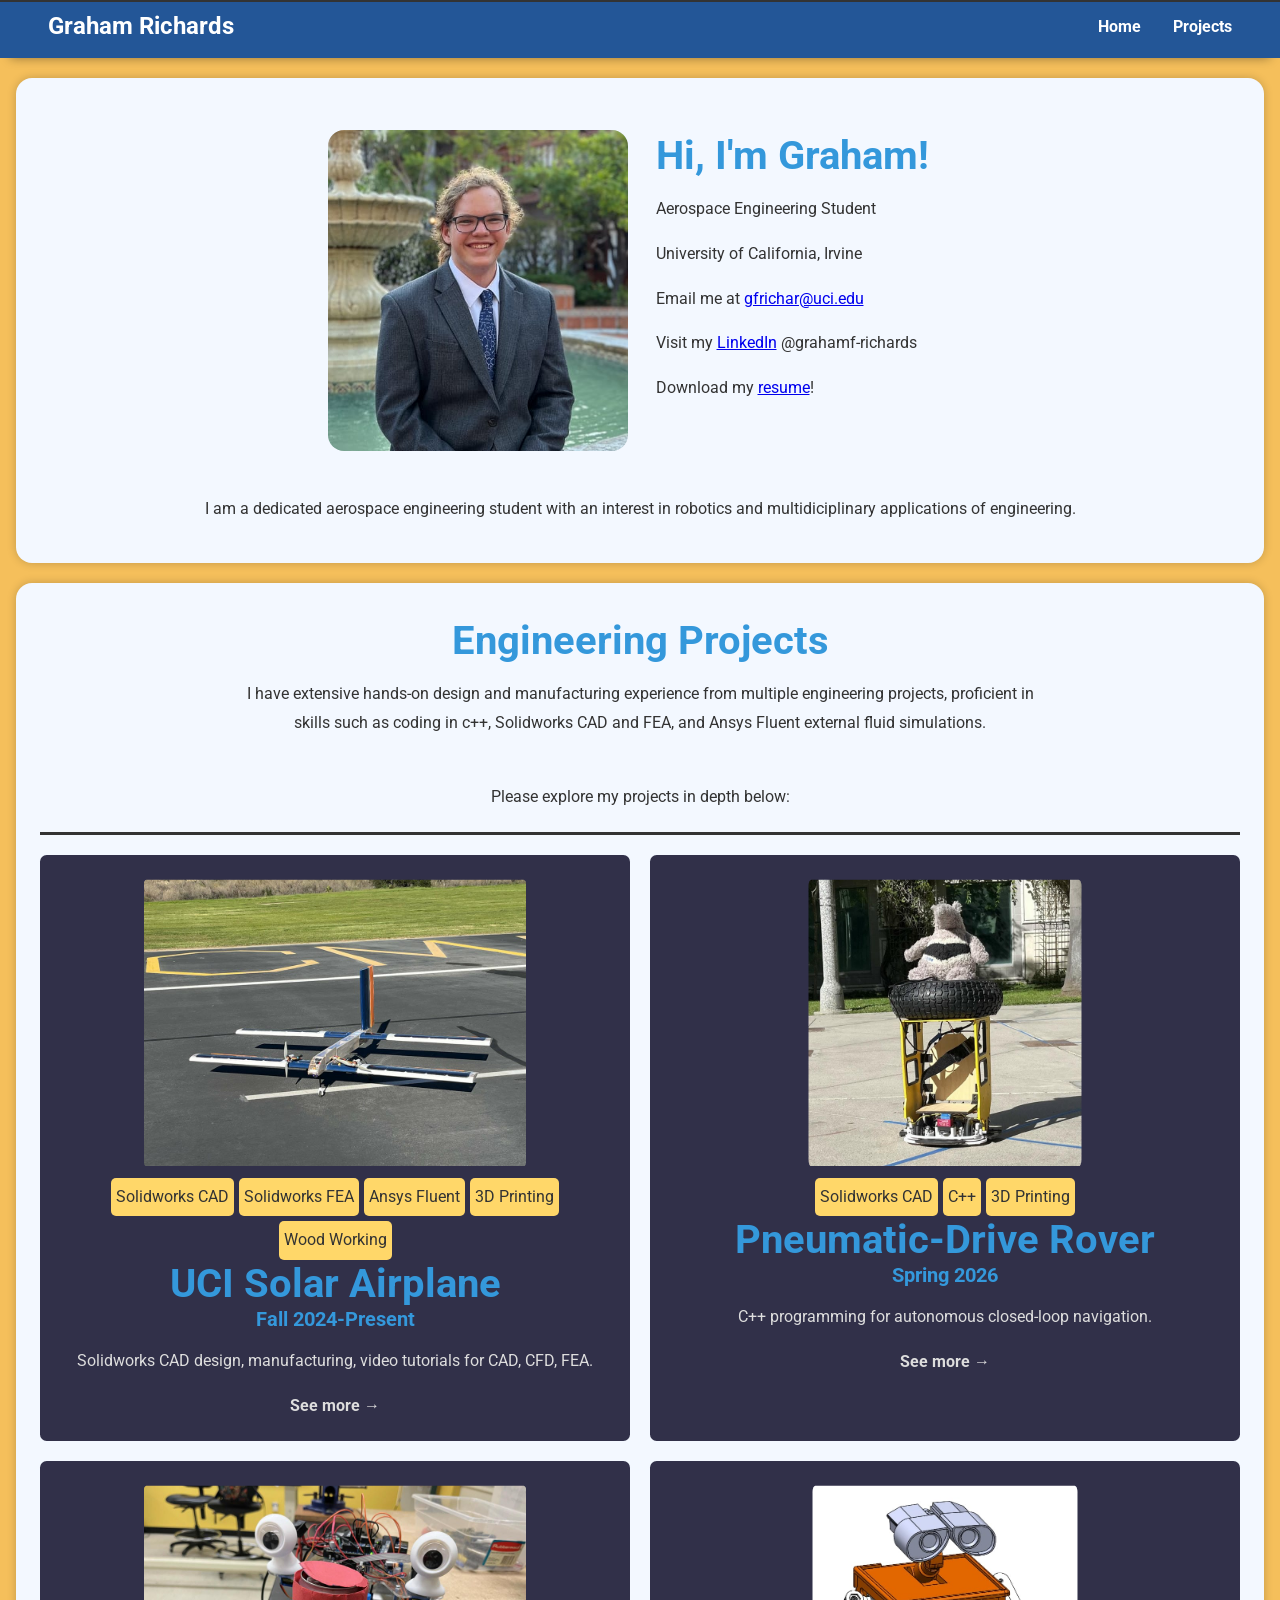
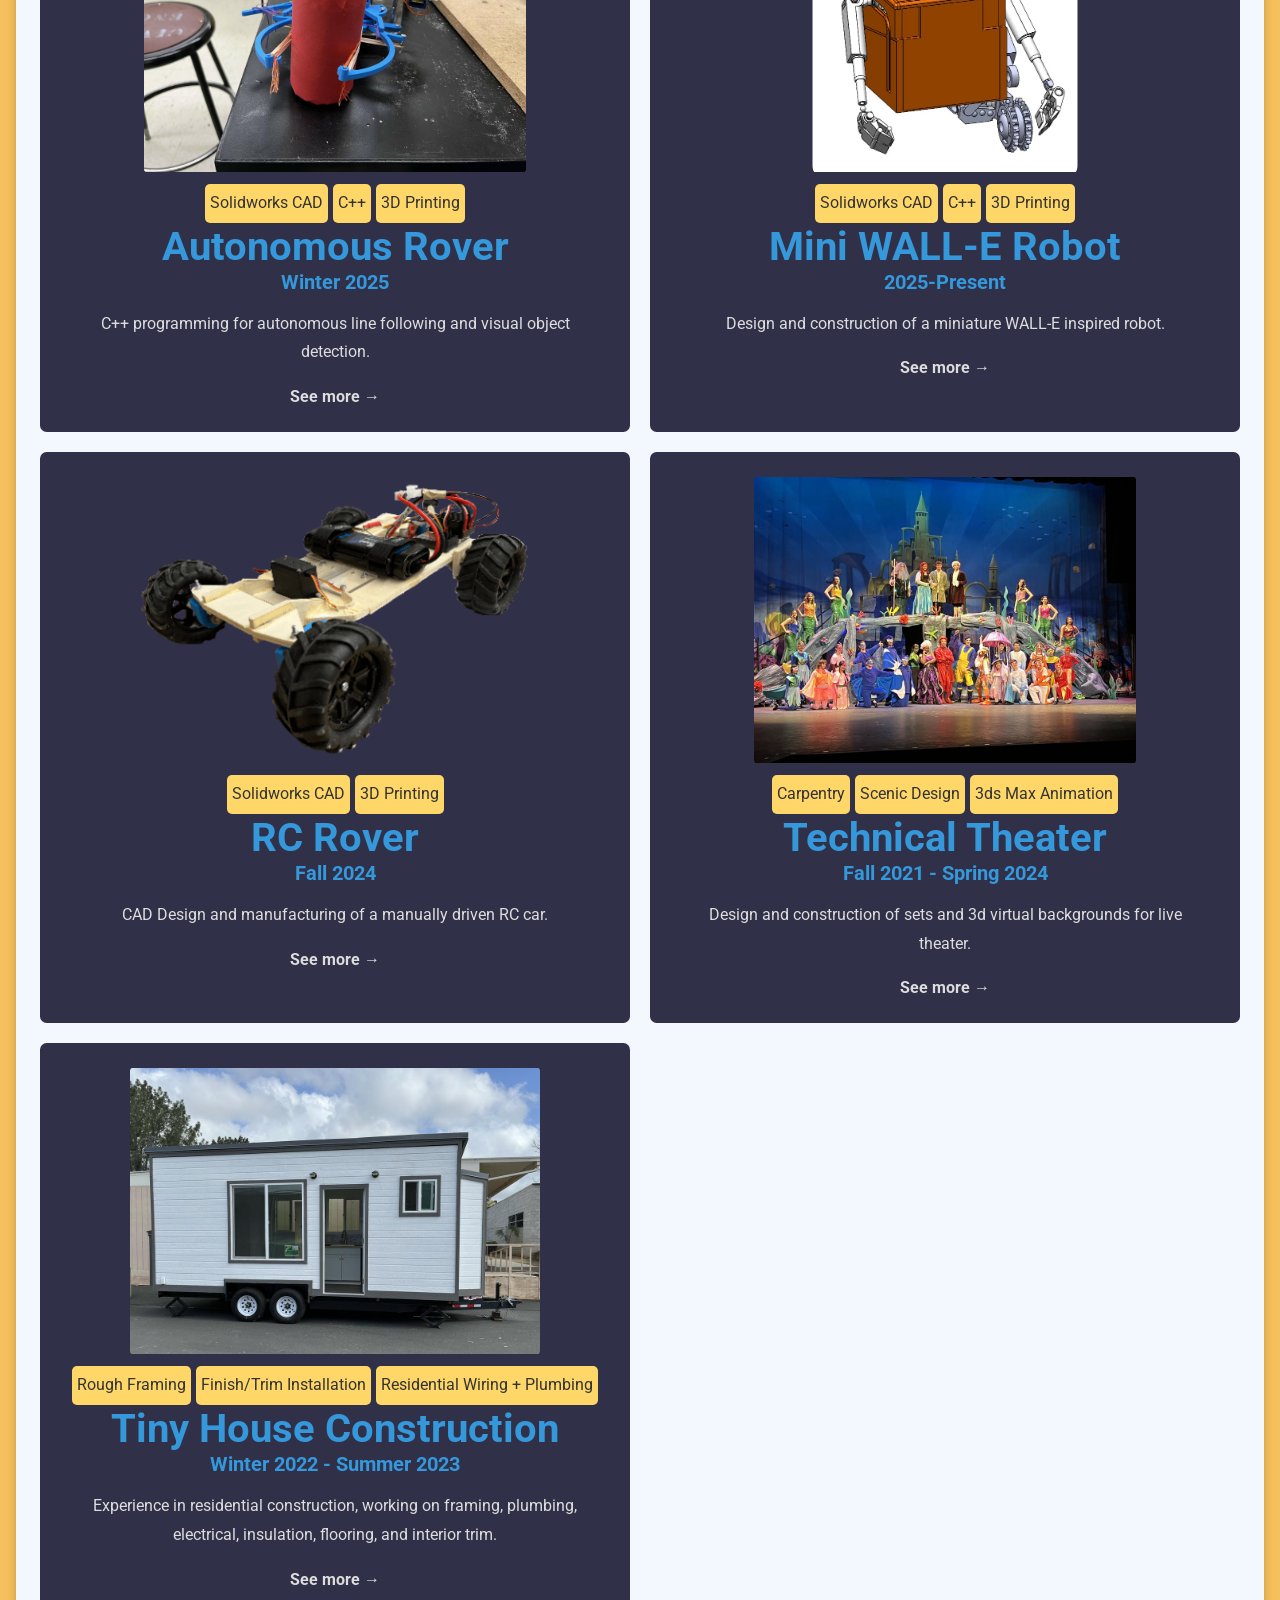
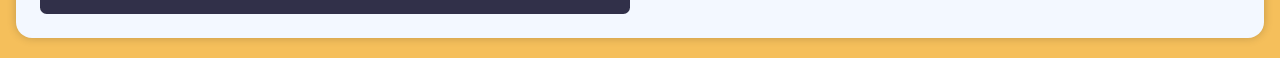
==== index.html @ 77804eb3 "Compressed Images and Videos" ====
<!DOCTYPE html>
<html lang="en">
<head>
    <meta charset="UTF-8">
    <meta name="viewport" content="width=device-width, initial-scale=1.0">
    <title>Graham Richards Portfolio</title>
    <link rel="stylesheet" href="style.css">
</head>
<body>
    <!-- <header>
        <div class="flex-container">
            <h1 id="title">Graham Richards</h1>
        </div>
    </header> -->

    <nav class = "navbar">
        <ul>
            <li>Graham Richards</li>
            <li><a href="../index.html">Home</a></li>
            <li><a href="../index.html#projects">Projects</a></li>
        </ul>
    </nav>

    <section>
        <div class="flex-container" id="profile" style="justify-content: center;">
            <img width="300" height="auto" src="./resources/headshot.jpg" alt="Graham Richards">
            <div class="text-container">
                <h1>Hi, I'm Graham!</h1>
                <p>Aerospace Engineering Student</p>
                <p>University of California, Irvine</p>
                <p>Email me at <a href="mailto:gfrichar@uci.edu">gfrichar@uci.edu</a></p>
                <p>Visit my <a href="https://www.linkedin.com/in/grahamf-richards/" target="_blank">LinkedIn</a> @grahamf-richards</p>
                <p>Download my <a href="./resources/Richards - Resume.pdf" target="_blank">resume</a>!</p>
            </div>
            <div class="text-container">
                <p style="text-indent: 2em;">I am a dedicated aerospace engineering student with an interest in robotics and multidiciplinary applications of engineering.</p>
            </div>
        </div>
    </section>


    <section id="projects">
        <div style = "display: flex; justify-content: center; align-items: center;">
            <div class ="text-block" style="width: min(100%, 800px);">
                <h1>Engineering Projects</h1>
                <p>I have extensive hands-on design and manufacturing experience from multiple engineering projects, proficient in skills such as coding in c++, Solidworks CAD and FEA, and Ansys Fluent external fluid simulations. </p>
                <p><br>Please explore my projects in depth below:</p>
            </div>
        </div>
        <hr>
        <div class="grid-container" id="project-grid">
            <button type="button" class="button" onclick="window.location.href='projects/solar-airplane.html'">
                <img src="./resources/solar-airplane/solar-front-runway-pose.jpg" alt="The front of the solar airplane, sitting on the runway">
                <div id="skill-grid">
                    <p>Solidworks CAD</p>
                    <p>Solidworks FEA</p>
                    <p>Ansys Fluent</p>
                    <p>3D Printing</p>
                    <p>Wood Working</p>
                </div>
                <h1>UCI Solar Airplane</h1>
                <h2>Fall 2024-Present</h2>
                <p>Solidworks CAD design, manufacturing, video tutorials for CAD, CFD, FEA.</p>
                <p><strong>See more &rarr;</strong></p>
            </button>

            <button type="button" class="button" onclick="window.location.href='projects/mae106.html'">
                <img src="./resources/mae106/mae106 portrait.jpg" alt="Rover portrait">
                <div id="skill-grid">
                    <p>Solidworks CAD</p>
                    <p>C++</p>
                    <p>3D Printing</p>
                </div>
                <h1>Pneumatic-Drive Rover</h1>
                <h2>Spring 2026</h2>
                <p>C++ programming for autonomous closed-loop navigation.</p>
                <p><strong>See more &rarr;</strong></p>
            </button>

            <button type="button" class="button" onclick="window.location.href='projects/engr7b.html'">
                <img src="./resources/engr7b/engr7b-front-smile.jpg" alt="The front of the rover, grabbing a red can with its claw.">
                <div id="skill-grid">
                    <p>Solidworks CAD</p>
                    <p>C++</p>
                    <p>3D Printing</p>
                </div>
                <h1>Autonomous Rover</h1>
                <h2>Winter 2025</h2>
                <p>C++ programming for autonomous line following and visual object detection.</p>
                <p><strong>See more &rarr;</strong></p>
            </button>

            <button type="button" class="button" onclick="window.location.href='projects/wall-e.html'">
                <img src="./resources/walle/walle-cad-body.jpg" alt="Rocket Image">
                <div id="skill-grid">
                    <p>Solidworks CAD</p>
                    <p>C++</p>
                    <p>3D Printing</p>
                </div>
                <h1>Mini WALL-E Robot</h1>
                <h2>2025-Present</h2>
                <p> Design and construction of a miniature WALL-E inspired robot.</p>
                <p><strong>See more &rarr;</strong></p>
            </button>

            <button type="button" class="button" onclick="window.location.href='projects/engr7a.html'">
                <img src="./resources/engr7a/engr7a-rover-front.png" alt="Front image of the rover">
                <div id="skill-grid">
                    <p>Solidworks CAD</p>
                    <p>3D Printing</p>
                </div>
                <h1>RC Rover</h1>
                <h2>Fall 2024</h2>
                <p>CAD Design and manufacturing of a manually driven RC car.</p>
                <p><strong>See more &rarr;</strong></p>
            </button>

            <button type="button" class="button" onclick="window.location.href='projects/theatre.html'">
                <img src="./resources/mermaid/mermaid-cast-photo.jpg" alt="The Little Mermaid cast posing on set.">
                <div id="skill-grid">
                    <p>Carpentry</p>
                    <p>Scenic Design</p>
                    <p>3ds Max Animation</p>
                </div>
                <h1>Technical Theater</h1>
                <h2>Fall 2021 - Spring 2024</h2>
                <p>Design and construction of sets and 3d virtual backgrounds for live theater.</p>
                <p><strong>See more &rarr;</strong></p>
            </button>

            <button type="button" class="button" onclick="window.location.href='projects/tiny-house.html'">
                <img src="./resources/tiny-house/tiny-house-front-complete.jpg" alt="Front image of the rover">
                <div id="skill-grid">
                    <p>Rough Framing</p>
                    <p>Finish/Trim Installation</p>
                    <p>Residential Wiring + Plumbing</p>
                </div>
                <h1>Tiny House Construction</h1>
                <h2>Winter 2022 - Summer 2023</h2>
                <p>Experience in residential construction, working on framing, plumbing, electrical, insulation, flooring, and interior trim.</p>
                <p><strong>See more &rarr;</strong></p>
            </button>
        </div>
    </section>
</body>
</html>
---- style.css ----
@import url('https://fonts.googleapis.com/css2?family=Roboto:wght@400;700&display=swap');
@import url('https://fonts.googleapis.com/css2?family=Roboto+Mono:ital,wght@0,100..700;1,100..700&display=swap');


:root {
    --base-color: #f5bf5b;
    --headings-color: #3498db;
    --panel-color: #235697; /* 00386c uci, or 62a2e2 */
    --panel-color-2: #f3f8ff;
    --color-1: #313049;
    --color-2: #3a4461;
    --color-3: #ffd769; 
    --font-family: 'Roboto', sans-serif;
    --font-family-2: "Roboto Mono", monospace;
    --text-color: #333;
    --text-color-2: #dddddd;
    --text-color-3: #ffffff;
}

*{
    margin: 0;
    padding: 0;
    box-sizing: border-box;
    font-family: var(--font-family);
    max-width: 100%;
}

html {
    color: var(--text-color);
    scroll-behavior: smooth;
}

body {
    /* padding: 1rem min(2rem, 2%); */
    background-color: var(--base-color);
    width: 100%;
}

h1 {
    font-size: 2.5rem;
    margin-bottom: 1rem;
}

h1, h2, h3, h4, h5, h6 {
    color: var(--headings-color);
    margin-bottom: 10px;
    margin-top: 10px;
}

p {
    margin-top: 1rem;
    font-size: 1rem;
    line-height: 1.8;
}

ul {
    list-style-position: inside;
}

li {
    margin-top: 1em;
    margin-bottom: 1em;
    font-size: 1rem;
}

/* header {
    background-color: var(--panel-color);
    padding:0;
    overflow:hidden;
    margin:0;
    top:0;
} */

nav {
    background-color: var(--panel-color);
    padding-top: 0px;
    padding-bottom: 0.5em;
    margin-top: 0px;
    margin-bottom: 20px;
    color: var(--text-color-3);
    font-weight: bold;
}

.navbar {
    padding-top: 0px;
    position: sticky;
    overflow: hidden;
    top: 0;
    left: 0;
    z-index:1000;
    box-shadow: 0 10px 10px -10px rgba(0,0,0,0.4);
    border-top: 2px solid var(--text-color);
}

nav ul {
    list-style: none;
    align-items: center;
    display: flex;
    gap: 2em;
    margin: 10px auto;
    flex-wrap: wrap;
    padding: 0 min(2em, 8%);
}

nav > * {
    width: min(1450px, calc(100% - 2rem));
    max-width: 1450px;
}

nav li {
    margin: 0;
}

nav li:first-child {
    margin-right: auto;
    font-size: x-large;
}

nav ul a {
    color: var(--text-color-3);
    text-decoration: none;
    font-weight: bold;
}

nav ul a:hover {
    text-decoration: underline;
}

.flex-container#profile {
    justify-content: left;
    margin-top: 20px;
    margin-left: min(30px,5%);
    margin-right: min(30px,5%);
    padding-right: 2em;
    display: flex;
    gap: 20px;
    flex-wrap: wrap;
}

section {
    margin-bottom: 20px;
    margin-left: auto;
    margin-right: auto;
    padding: 1.5rem min(5rem, 5%);
    width: calc(100% - 2rem);

    background-color: var(--panel-color-2);
    border-radius: 1em;
    scroll-margin-top: 65px;
    box-shadow: 0 0 10px 0 rgba(0,0,0,0.2);

    max-width: 1450px;
}



img {
    max-width: 100%;
    height: auto;
    border-radius: 1em;
    object-fit: contain;
    margin: 8px;
}

video {
    max-width: 100%;
    height: auto;
    border-radius: 1em;
    object-fit: contain;
    margin: 8px;
}

section#projects img {
    max-width: 100%;
    /* height: min(200px, 70%); */
    padding: 0.5em min(1em, 2%);
    width: auto;
    object-fit: contain;
    object-position: center;
    border-radius: 1em;
}

.flex-container {
    justify-content: center;
    display: flex;
    flex-wrap: wrap;
    gap: 20px;
    flex-wrap: wrap;
    margin: 1em;
    max-width: 100%;
}

.grid-container {
    --col-width: 450px;
    display: grid;
    margin-top: 20px;
    grid-template-columns: repeat(auto-fit, minmax(min(var(--col-width), 100%), 2fr));
    gap: 20px;
    max-width: 100%;
    box-sizing: border-box;
    justify-content: center;
    align-items: flex-start;
    flex-wrap: wrap;
}

.grid-container button img {
    width: 100%;
    max-height: 300px;
    object-fit: cover;
    display: block;
    margin-bottom: 0px;
}

hr {
    border: none;
    border-top: 3px solid var(--text-color);
    margin: 20px 0;
}

section#projects {
    padding: min(1.5em, 3%);
    background-color: var(--panel-color-2);
    border-radius: 1em;
    flex-wrap: wrap;
    justify-content: center;
    align-items: center;
}

section#projects .text-block {
    text-align: center;
}

button {
    display: flex;
    flex-direction: column;
    align-items: center;
    text-align: center;

    background-color: var(--color-1);
    border: none;
    padding: 10px 2rem 20px;
    border-radius: 0.5em;
    cursor: pointer;
    color: var(--text-color-2);
    min-width: 0;

    height: 100%;
}

#project-grid h1 {
    margin-bottom: 0;
    margin-top: 0;
}

#project-grid h2 {
    margin-top: 0;
    margin-bottom: 0;
}

button:hover, button.selected {
    transform: scale(1.05);
    border-color: var(--text-color-3);
    border: medium solid var(--color-3);
    transition: transform 0.2s ease;
}

button:active {
    transform: scale(0.90);
}

.inline-image {
    float: left;
    margin-right: 20px;
    margin-bottom: 15px;
    object-fit: contain;
}

section#project-1 .flex-container {
    flex-direction: column;
    align-items: center;
    flex-wrap: wrap;
    display: flex;
}

#project-1 img {
    max-height: 200;
    height: 100;
    max-width: 100;
    width: 100;
}

#skill-grid p {
    background-color:var(--color-3);
    border-radius: 5px;
    color: var(--text-color);
    padding: 5px;
    margin-top: 0px;
}

#skill-grid {
    display: flex;
    margin-top: 5px;
    gap: 5px;
    max-width: auto;
    box-sizing: border-box;
    justify-content: center;
    align-items: flex-start;
    flex-wrap: wrap;
}

.flex-box {
    display: flex;
    justify-content: center;
    align-items: center;
    flex-wrap: wrap;
    flex-direction: column;
}

.combined-box {
    flex-flow: row wrap;
    display:flex;
    gap: 20px;

    & * {
        flex: 1;
        min-width: min(300px, 100%);
    }
}


.show-selector {
    display: grid;
    gap: 20px;
    justify-content: center;
    margin-bottom: 20px;
    max-width: 100%;

    grid-template-columns: repeat(auto-fit, minmax(min(300px, 100%), 1fr));
}

.show-selector div {
    display: block;
    text-align: center;

    background-color: var(--color-1);
    padding: 5px;
    overflow: hidden;
    border-radius: 5px;
}
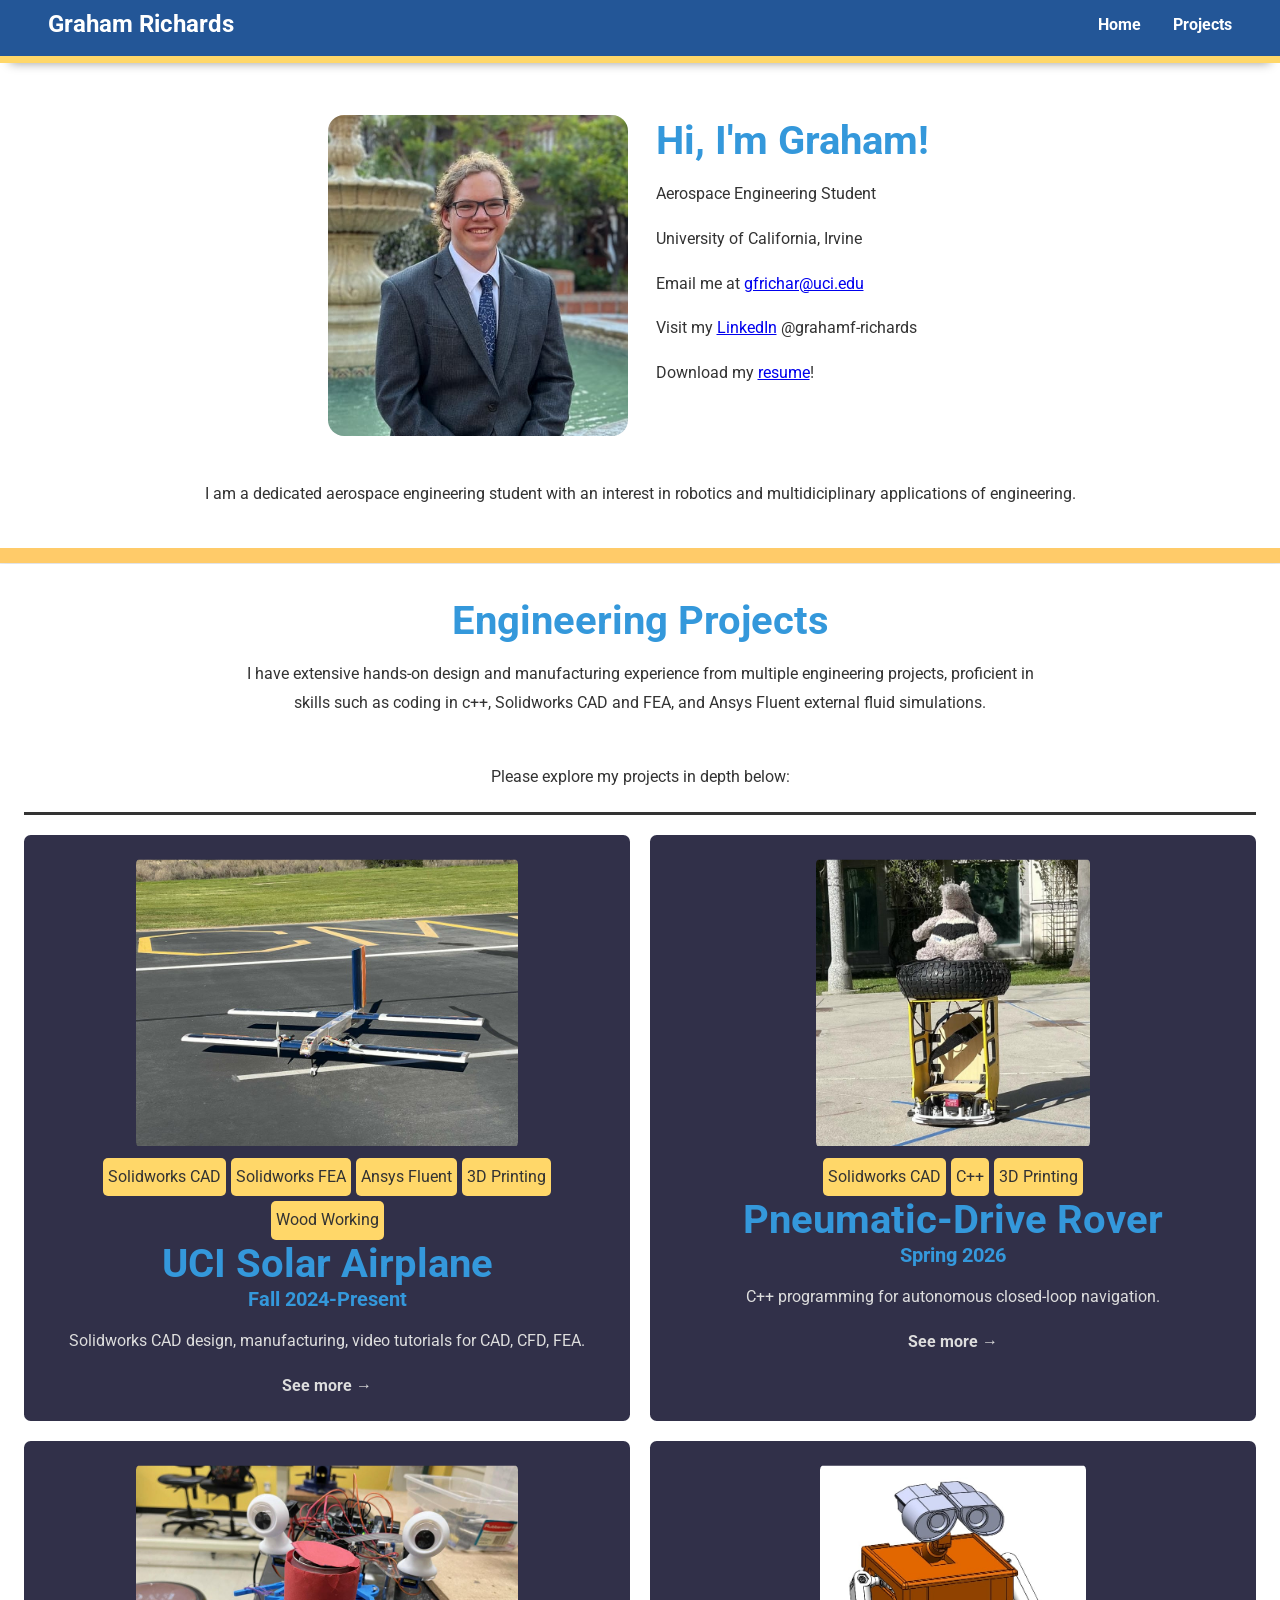
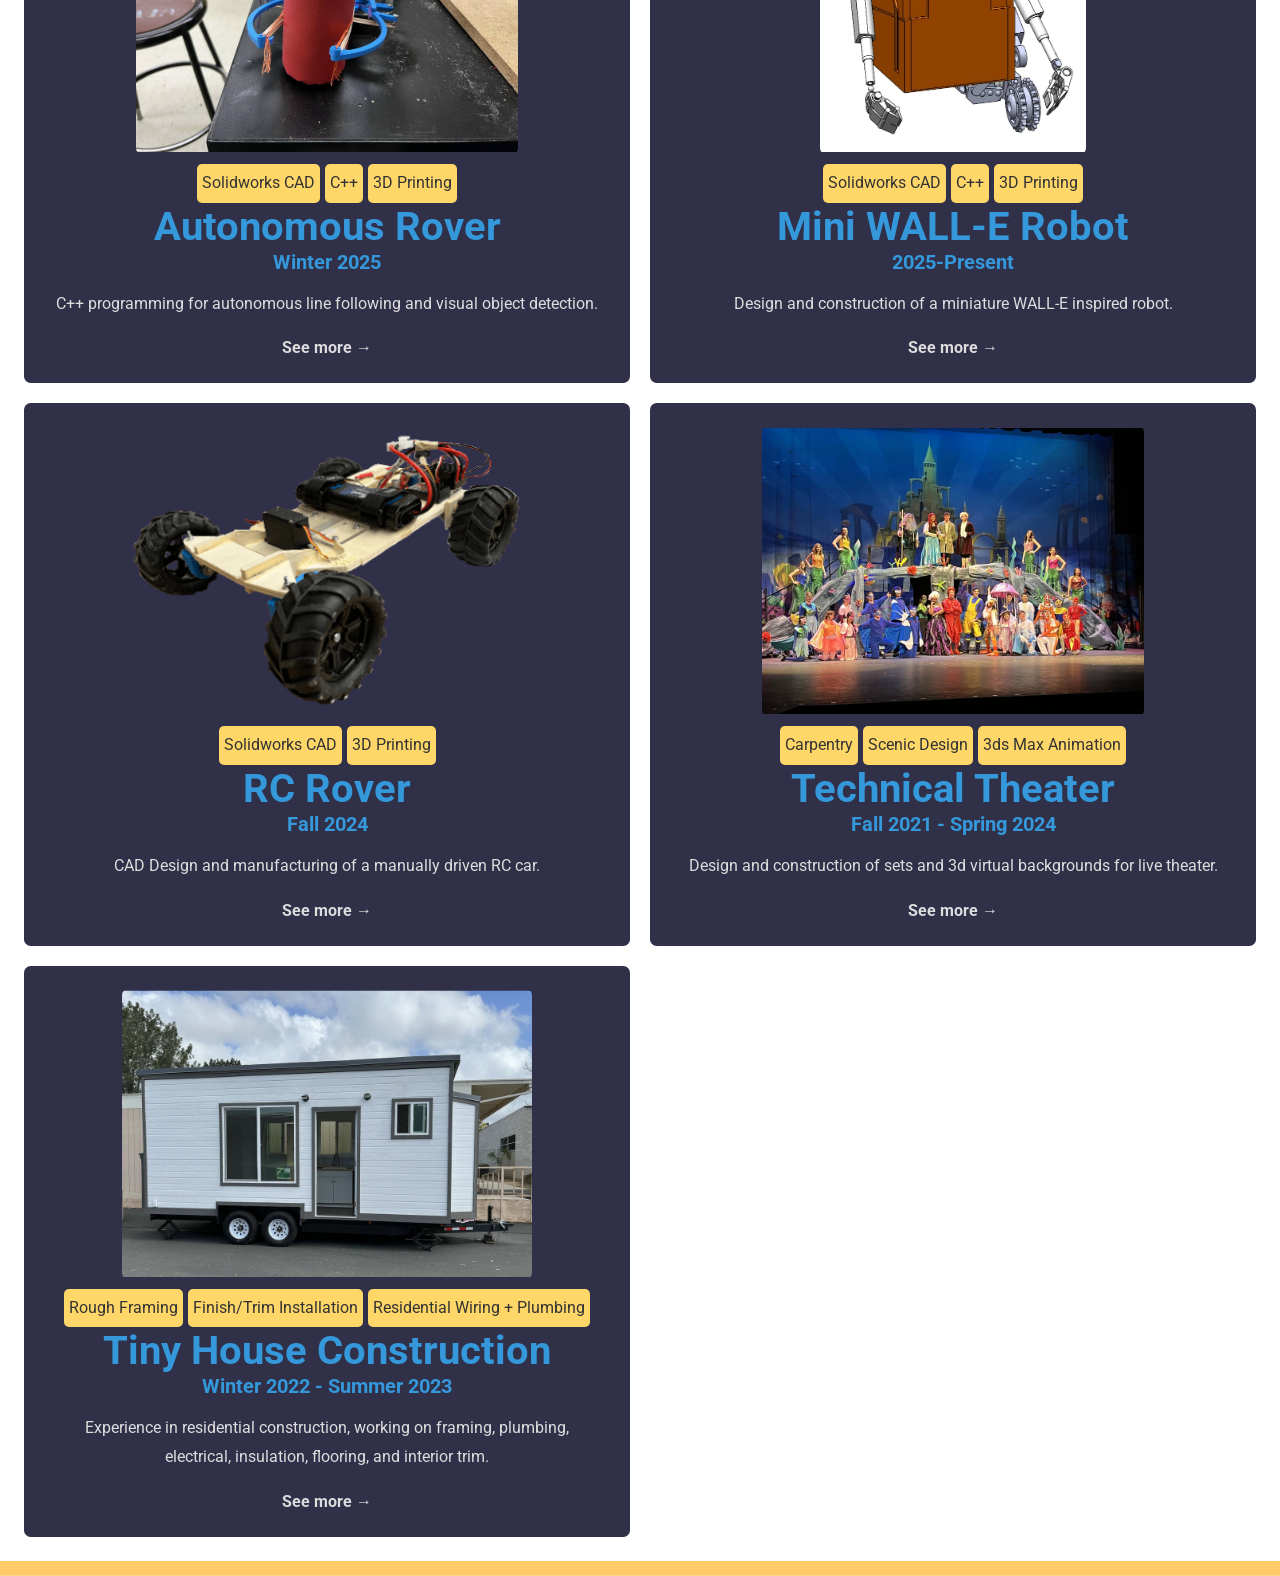
==== commit 78a5b772: "Updated Aesthetics" ====
--- a/index.html
+++ b/index.html
@@ -37,7 +37,6 @@
             </div>
         </div>
     </section>
-
 
     <section id="projects">
         <div style = "display: flex; justify-content: center; align-items: center;">
--- a/style.css
+++ b/style.css
@@ -3,13 +3,14 @@
 
 
 :root {
-    --base-color: #f5bf5b;
+    --base-color: #dbdfe6;
     --headings-color: #3498db;
-    --panel-color: #235697; /* 00386c uci, or 62a2e2 */
-    --panel-color-2: #f3f8ff;
+    --panel-color: #235697;
+    --panel-color-2: #ffffff;
     --color-1: #313049;
     --color-2: #3a4461;
     --color-3: #ffd769; 
+    --color-4: #ffcb69; 
     --font-family: 'Roboto', sans-serif;
     --font-family-2: "Roboto Mono", monospace;
     --text-color: #333;
@@ -76,7 +77,7 @@
     padding-top: 0px;
     padding-bottom: 0.5em;
     margin-top: 0px;
-    margin-bottom: 20px;
+    margin-bottom: 0px;
     color: var(--text-color-3);
     font-weight: bold;
 }
@@ -89,7 +90,8 @@
     left: 0;
     z-index:1000;
     box-shadow: 0 10px 10px -10px rgba(0,0,0,0.4);
-    border-top: 2px solid var(--text-color);
+    border-bottom: 7px solid var(--color-3);
+
 }
 
 nav ul {
@@ -138,21 +140,25 @@
 }
 
 section {
-    margin-bottom: 20px;
+    margin-top: 0px;
+    margin-bottom:0px;
     margin-left: auto;
     margin-right: auto;
     padding: 1.5rem min(5rem, 5%);
-    width: calc(100% - 2rem);
+    width: calc(100%);
 
     background-color: var(--panel-color-2);
-    border-radius: 1em;
     scroll-margin-top: 65px;
+
+    /* box-shadow: [X-offset] [Y-offset] [Blur] [Spread] [Color] */
     box-shadow: 0 0 10px 0 rgba(0,0,0,0.2);
 
+    clip-path: inset(0 -20px 0 -20px); 
+
     max-width: 1450px;
-}
-
-
+
+    border-bottom: 15px solid var(--color-4);
+}
 
 img {
     max-width: 100%;
@@ -177,7 +183,6 @@
     width: auto;
     object-fit: contain;
     object-position: center;
-    border-radius: 1em;
 }
 
 .flex-container {
@@ -220,7 +225,6 @@
 section#projects {
     padding: min(1.5em, 3%);
     background-color: var(--panel-color-2);
-    border-radius: 1em;
     flex-wrap: wrap;
     justify-content: center;
     align-items: center;
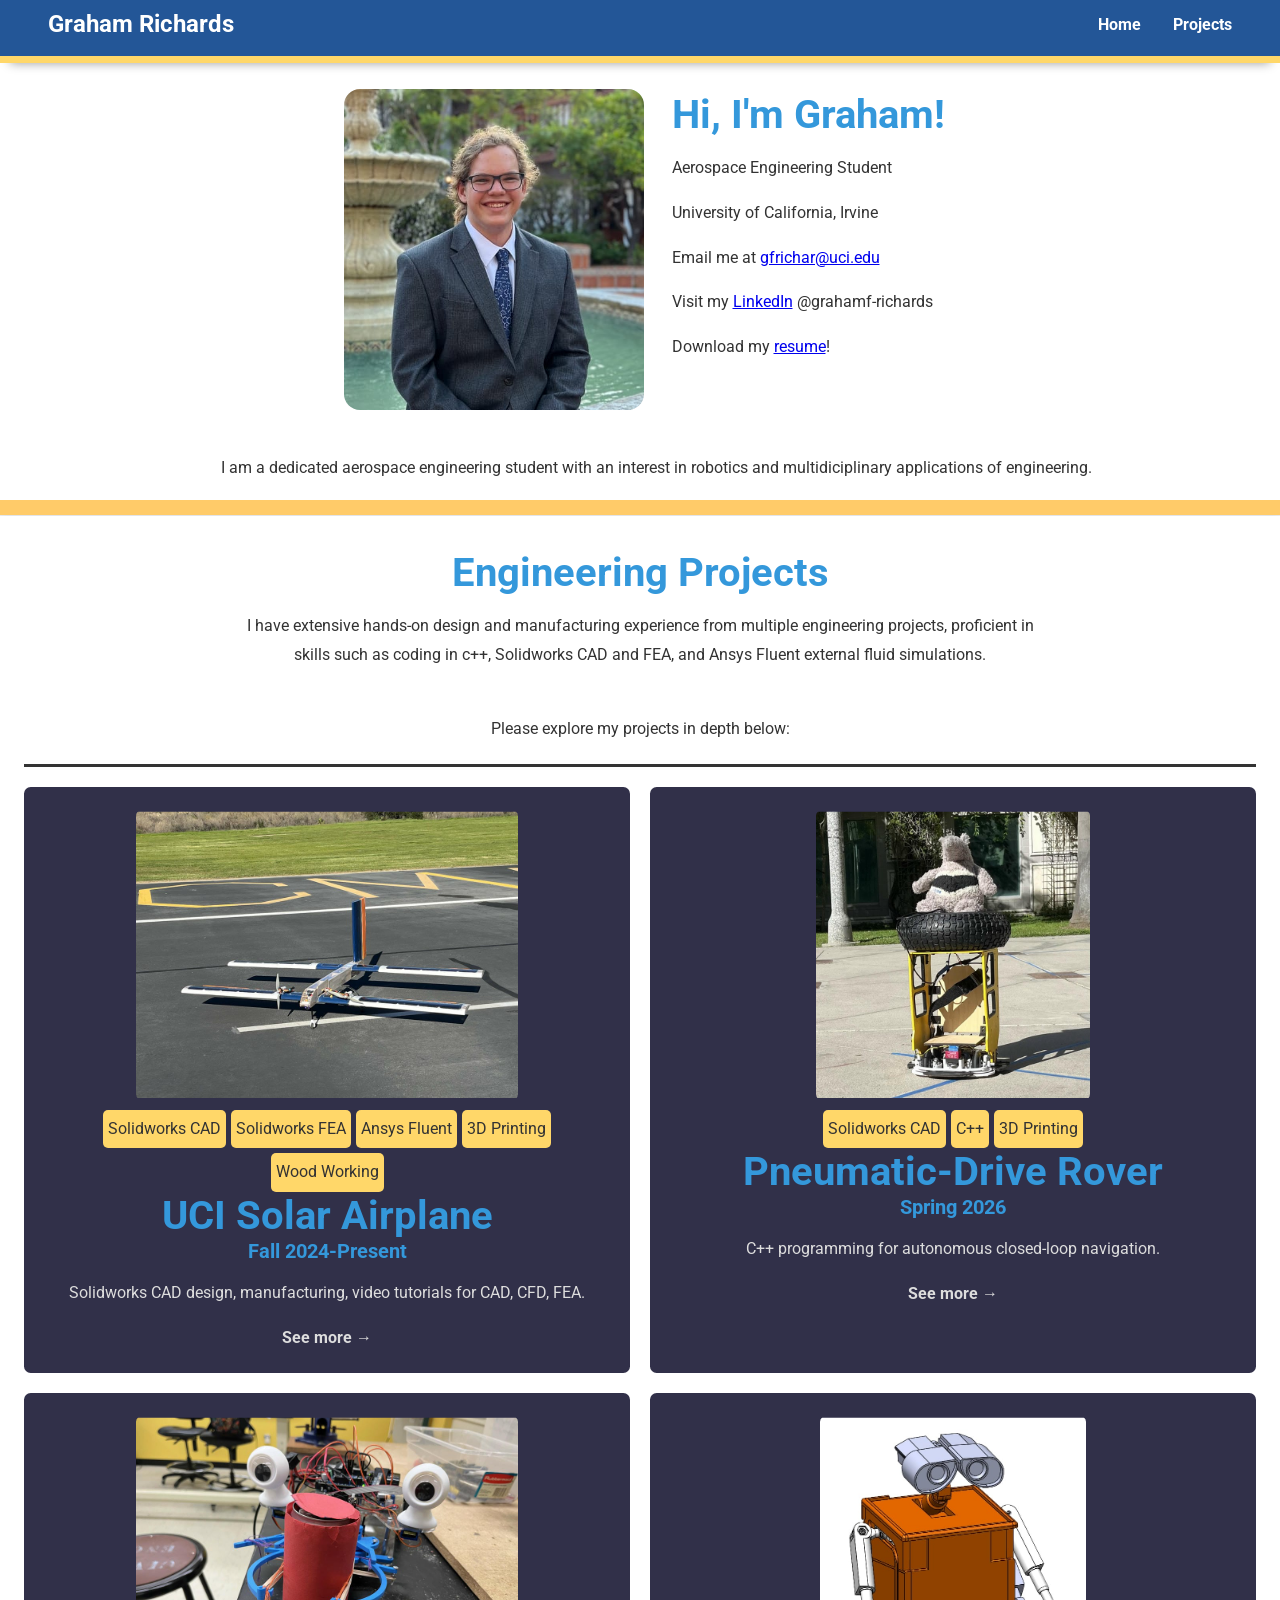
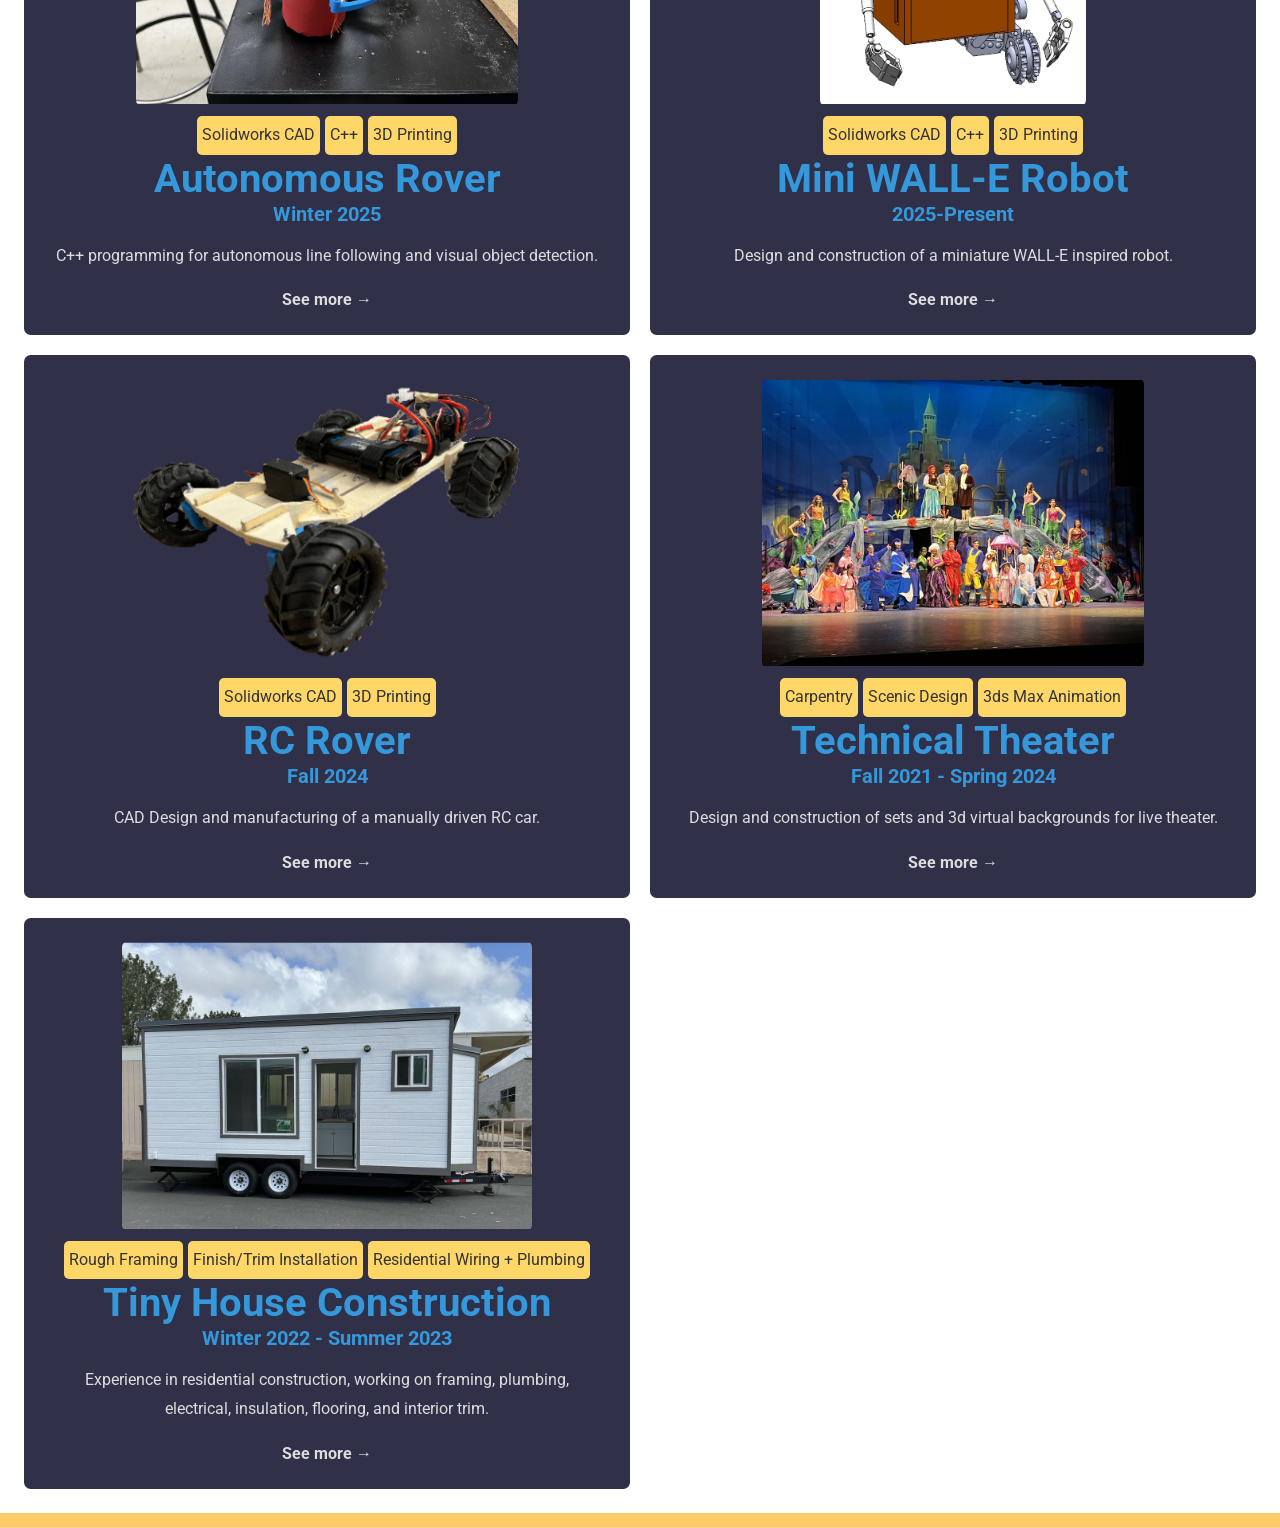
==== commit 37ee09fb: "Cleaned up some id's that should have been classes." ====
--- a/index.html
+++ b/index.html
@@ -22,7 +22,7 @@
     </nav>
 
     <section>
-        <div class="flex-container" id="profile" style="justify-content: center;">
+        <div class="flex-container" style="justify-content: center;">
             <img width="300" height="auto" src="./resources/headshot.jpg" alt="Graham Richards">
             <div class="text-container">
                 <h1>Hi, I'm Graham!</h1>
@@ -47,10 +47,10 @@
             </div>
         </div>
         <hr>
-        <div class="grid-container" id="project-grid">
+        <div class="grid-container project-grid">
             <button type="button" class="button" onclick="window.location.href='projects/solar-airplane.html'">
                 <img src="./resources/solar-airplane/solar-front-runway-pose.jpg" alt="The front of the solar airplane, sitting on the runway">
-                <div id="skill-grid">
+                <div class="skill-grid"">
                     <p>Solidworks CAD</p>
                     <p>Solidworks FEA</p>
                     <p>Ansys Fluent</p>
@@ -65,7 +65,7 @@
 
             <button type="button" class="button" onclick="window.location.href='projects/mae106.html'">
                 <img src="./resources/mae106/mae106 portrait.jpg" alt="Rover portrait">
-                <div id="skill-grid">
+                <div class="skill-grid"">
                     <p>Solidworks CAD</p>
                     <p>C++</p>
                     <p>3D Printing</p>
@@ -78,7 +78,7 @@
 
             <button type="button" class="button" onclick="window.location.href='projects/engr7b.html'">
                 <img src="./resources/engr7b/engr7b-front-smile.jpg" alt="The front of the rover, grabbing a red can with its claw.">
-                <div id="skill-grid">
+                <div class="skill-grid"">
                     <p>Solidworks CAD</p>
                     <p>C++</p>
                     <p>3D Printing</p>
@@ -91,7 +91,7 @@
 
             <button type="button" class="button" onclick="window.location.href='projects/wall-e.html'">
                 <img src="./resources/walle/walle-cad-body.jpg" alt="Rocket Image">
-                <div id="skill-grid">
+                <div class="skill-grid"">
                     <p>Solidworks CAD</p>
                     <p>C++</p>
                     <p>3D Printing</p>
@@ -104,7 +104,7 @@
 
             <button type="button" class="button" onclick="window.location.href='projects/engr7a.html'">
                 <img src="./resources/engr7a/engr7a-rover-front.png" alt="Front image of the rover">
-                <div id="skill-grid">
+                <div class="skill-grid"">
                     <p>Solidworks CAD</p>
                     <p>3D Printing</p>
                 </div>
@@ -116,7 +116,7 @@
 
             <button type="button" class="button" onclick="window.location.href='projects/theatre.html'">
                 <img src="./resources/mermaid/mermaid-cast-photo.jpg" alt="The Little Mermaid cast posing on set.">
-                <div id="skill-grid">
+                <div class="skill-grid"">
                     <p>Carpentry</p>
                     <p>Scenic Design</p>
                     <p>3ds Max Animation</p>
@@ -129,7 +129,7 @@
 
             <button type="button" class="button" onclick="window.location.href='projects/tiny-house.html'">
                 <img src="./resources/tiny-house/tiny-house-front-complete.jpg" alt="Front image of the rover">
-                <div id="skill-grid">
+                <div class="skill-grid"">
                     <p>Rough Framing</p>
                     <p>Finish/Trim Installation</p>
                     <p>Residential Wiring + Plumbing</p>
--- a/style.css
+++ b/style.css
@@ -18,7 +18,7 @@
     --text-color-3: #ffffff;
 }
 
-*{
+* {
     margin: 0;
     padding: 0;
     box-sizing: border-box;
@@ -128,27 +128,16 @@
     text-decoration: underline;
 }
 
-.flex-container#profile {
-    justify-content: left;
-    margin-top: 20px;
-    margin-left: min(30px,5%);
-    margin-right: min(30px,5%);
-    padding-right: 2em;
-    display: flex;
-    gap: 20px;
-    flex-wrap: wrap;
-}
-
 section {
     margin-top: 0px;
     margin-bottom:0px;
     margin-left: auto;
     margin-right: auto;
-    padding: 1.5rem min(5rem, 5%);
-    width: calc(100%);
+    padding: 10px min(5rem, 5%);
+    width: 100%;
 
     background-color: var(--panel-color-2);
-    scroll-margin-top: 65px;
+    scroll-margin-top: 50px;
 
     /* box-shadow: [X-offset] [Y-offset] [Blur] [Spread] [Color] */
     box-shadow: 0 0 10px 0 rgba(0,0,0,0.2);
@@ -191,7 +180,7 @@
     flex-wrap: wrap;
     gap: 20px;
     flex-wrap: wrap;
-    margin: 1em;
+    margin: 0.5rem;
     max-width: 100%;
 }
 
@@ -251,12 +240,12 @@
     height: 100%;
 }
 
-#project-grid h1 {
+.project-grid h1 {
     margin-bottom: 0;
     margin-top: 0;
 }
 
-#project-grid h2 {
+.project-grid h2 {
     margin-top: 0;
     margin-bottom: 0;
 }
@@ -279,21 +268,21 @@
     object-fit: contain;
 }
 
-section#project-1 .flex-container {
+.project-1 .flex-container {
     flex-direction: column;
     align-items: center;
     flex-wrap: wrap;
     display: flex;
 }
 
-#project-1 img {
+.project-1 img {
     max-height: 200;
     height: 100;
     max-width: 100;
     width: 100;
 }
 
-#skill-grid p {
+.skill-grid p {
     background-color:var(--color-3);
     border-radius: 5px;
     color: var(--text-color);
@@ -301,7 +290,7 @@
     margin-top: 0px;
 }
 
-#skill-grid {
+.skill-grid {
     display: flex;
     margin-top: 5px;
     gap: 5px;
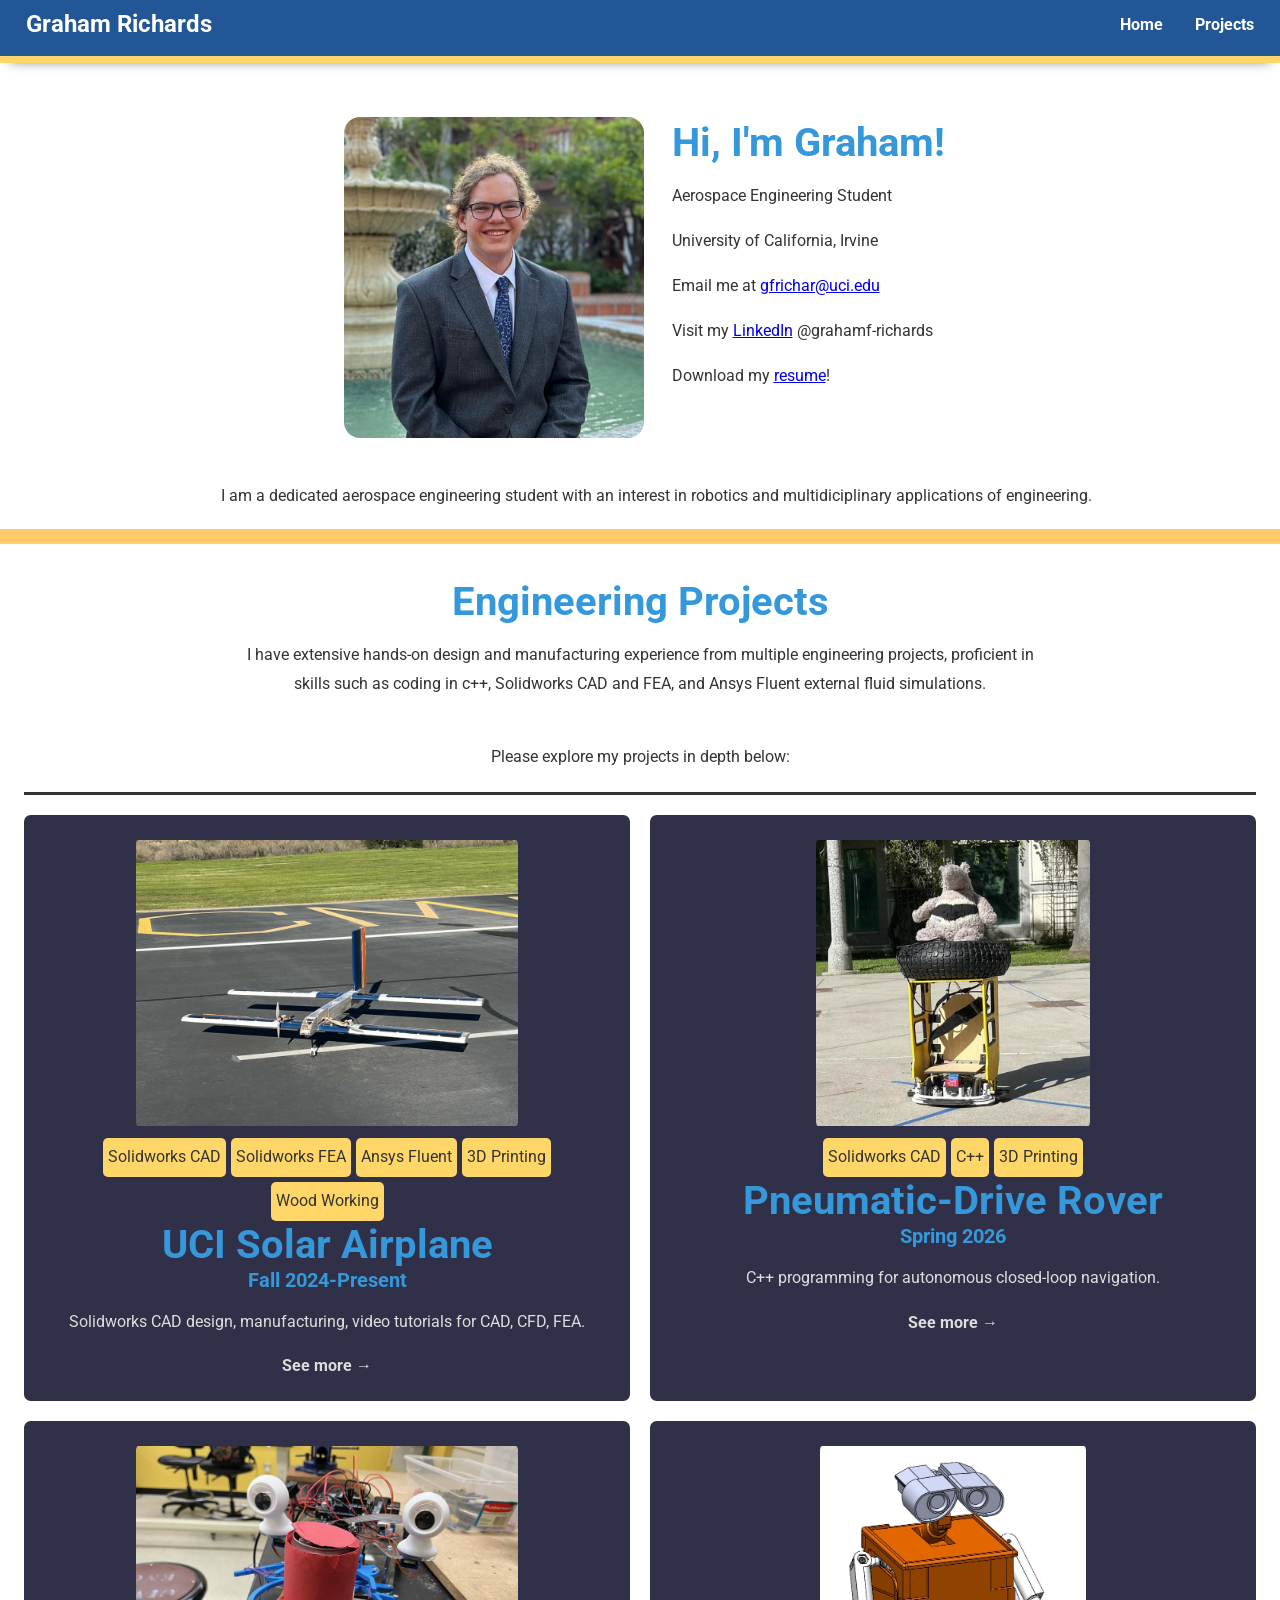
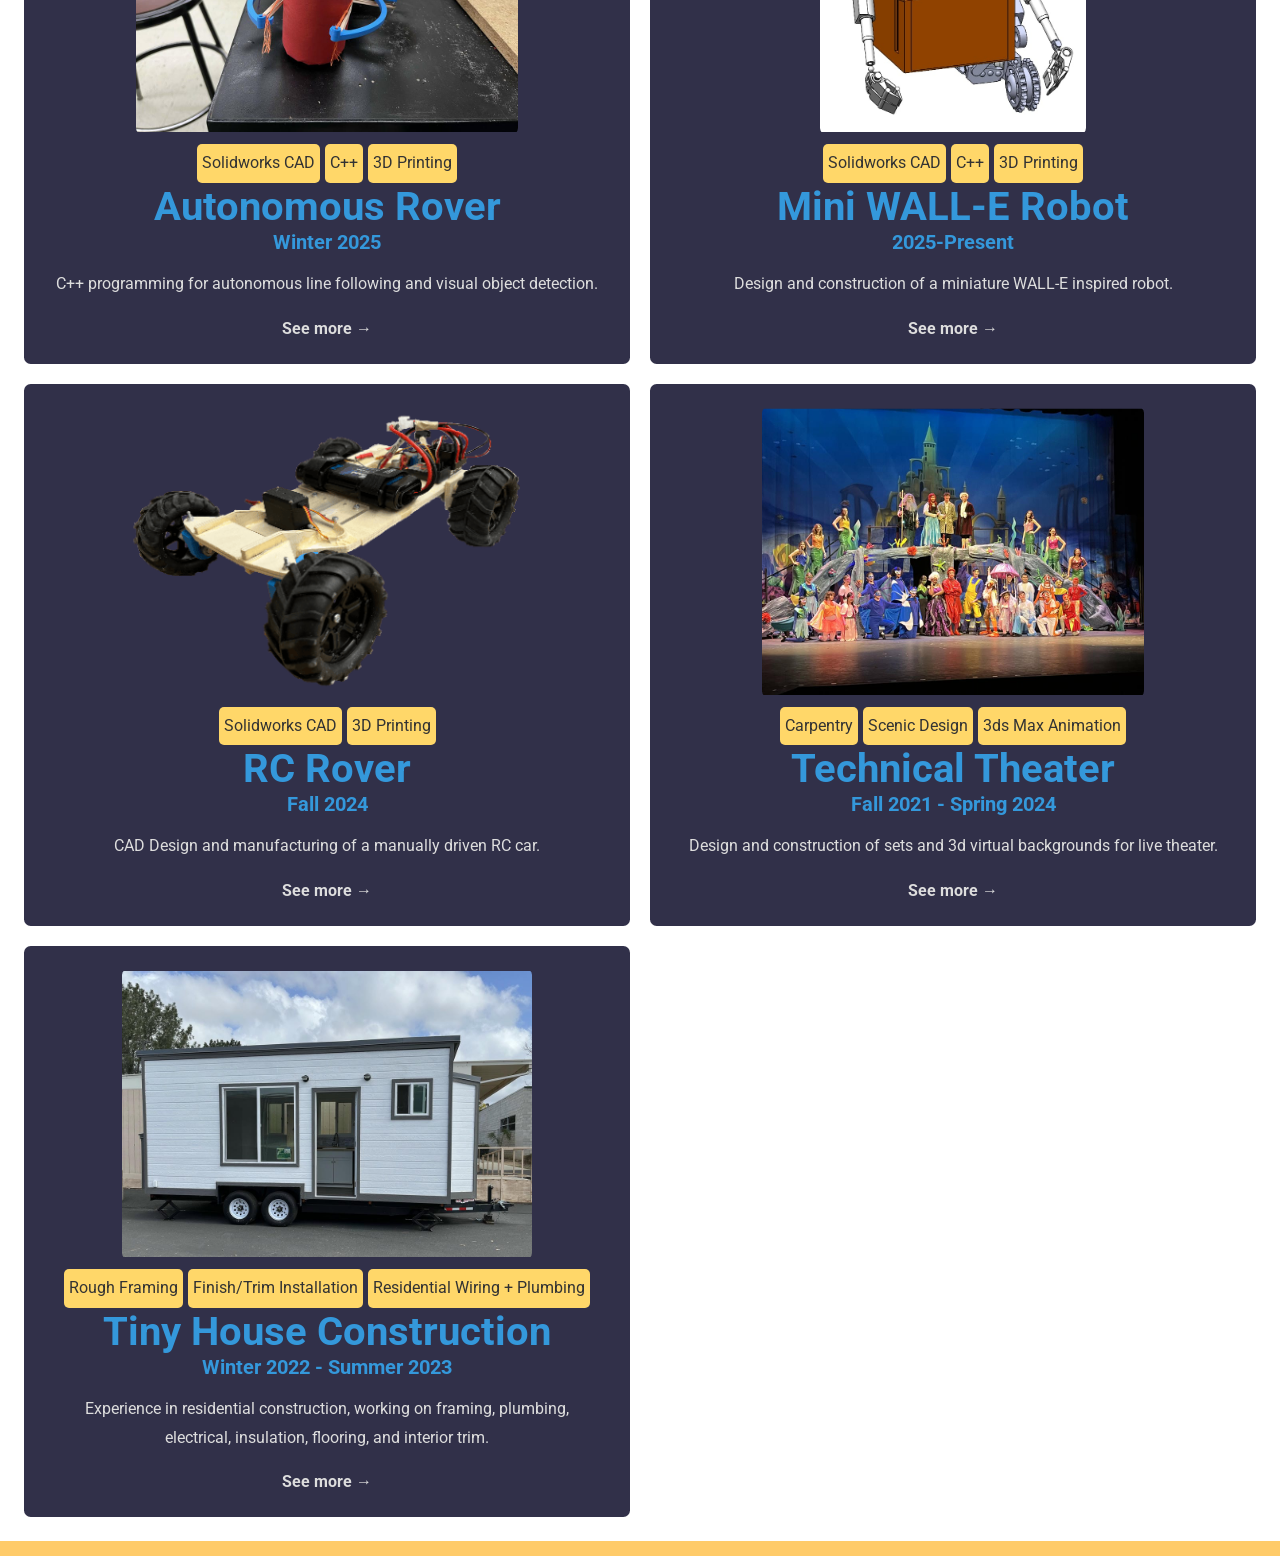
==== commit 168b8bb1: "Used ai to improve SEO" ====
--- a/index.html
+++ b/index.html
@@ -3,7 +3,32 @@
 <head>
     <meta charset="UTF-8">
     <meta name="viewport" content="width=device-width, initial-scale=1.0">
-    <title>Graham Richards Portfolio</title>
+    <title>Graham Richards | Aerospace Engineering Portfolio</title>
+    <meta name="description" content="Portfolio of Graham Richards, a UC Irvine aerospace engineering student building aircraft, autonomous rovers, robots, and technical theater projects.">
+    <link rel="canonical" href="https://grahamrichards.com/">
+    <meta property="og:type" content="website">
+    <meta property="og:title" content="Graham Richards | Aerospace Engineering Portfolio">
+    <meta property="og:description" content="Explore Graham Richards' aerospace engineering, robotics, design, manufacturing, and technical theater projects.">
+    <meta property="og:url" content="https://grahamrichards.com/">
+    <meta property="og:image" content="https://grahamrichards.com/resources/headshot.jpg">
+    <meta name="twitter:card" content="summary_large_image">
+    <meta name="twitter:title" content="Graham Richards | Aerospace Engineering Portfolio">
+    <meta name="twitter:description" content="Explore Graham Richards' aerospace engineering, robotics, design, manufacturing, and technical theater projects.">
+    <meta name="twitter:image" content="https://grahamrichards.com/resources/headshot.jpg">
+        <script type="application/ld+json">
+        {
+            "@context": "https://schema.org",
+            "@type": "Person",
+            "name": "Graham Richards",
+            "url": "https://grahamrichards.com/",
+            "jobTitle": "Aerospace Engineering Student",
+            "affiliation": {
+                "@type": "CollegeOrUniversity",
+                "name": "University of California, Irvine"
+            },
+            "sameAs": ["https://www.linkedin.com/in/grahamf-richards/"]
+        }
+        </script>
     <link rel="stylesheet" href="style.css">
 </head>
 <body>
@@ -16,8 +41,8 @@
     <nav class = "navbar">
         <ul>
             <li>Graham Richards</li>
-            <li><a href="../index.html">Home</a></li>
-            <li><a href="../index.html#projects">Projects</a></li>
+            <li><a href="index.html">Home</a></li>
+            <li><a href="index.html#projects">Projects</a></li>
         </ul>
     </nav>
 
--- a/style.css
+++ b/style.css
@@ -76,6 +76,7 @@
     background-color: var(--panel-color);
     padding-top: 0px;
     padding-bottom: 0.5em;
+    /* padding-left: 0.5rem; */
     margin-top: 0px;
     margin-bottom: 0px;
     color: var(--text-color-3);
@@ -101,7 +102,8 @@
     gap: 2em;
     margin: 10px auto;
     flex-wrap: wrap;
-    padding: 0 min(2em, 8%);
+    padding: 0 min(2%, 2em);
+    width:100%;
 }
 
 nav > * {
@@ -149,6 +151,10 @@
     border-bottom: 15px solid var(--color-4);
 }
 
+section:first-of-type {
+    padding-top: max(min(40px, 3vw), 10px);
+}
+
 img {
     max-width: 100%;
     height: auto;
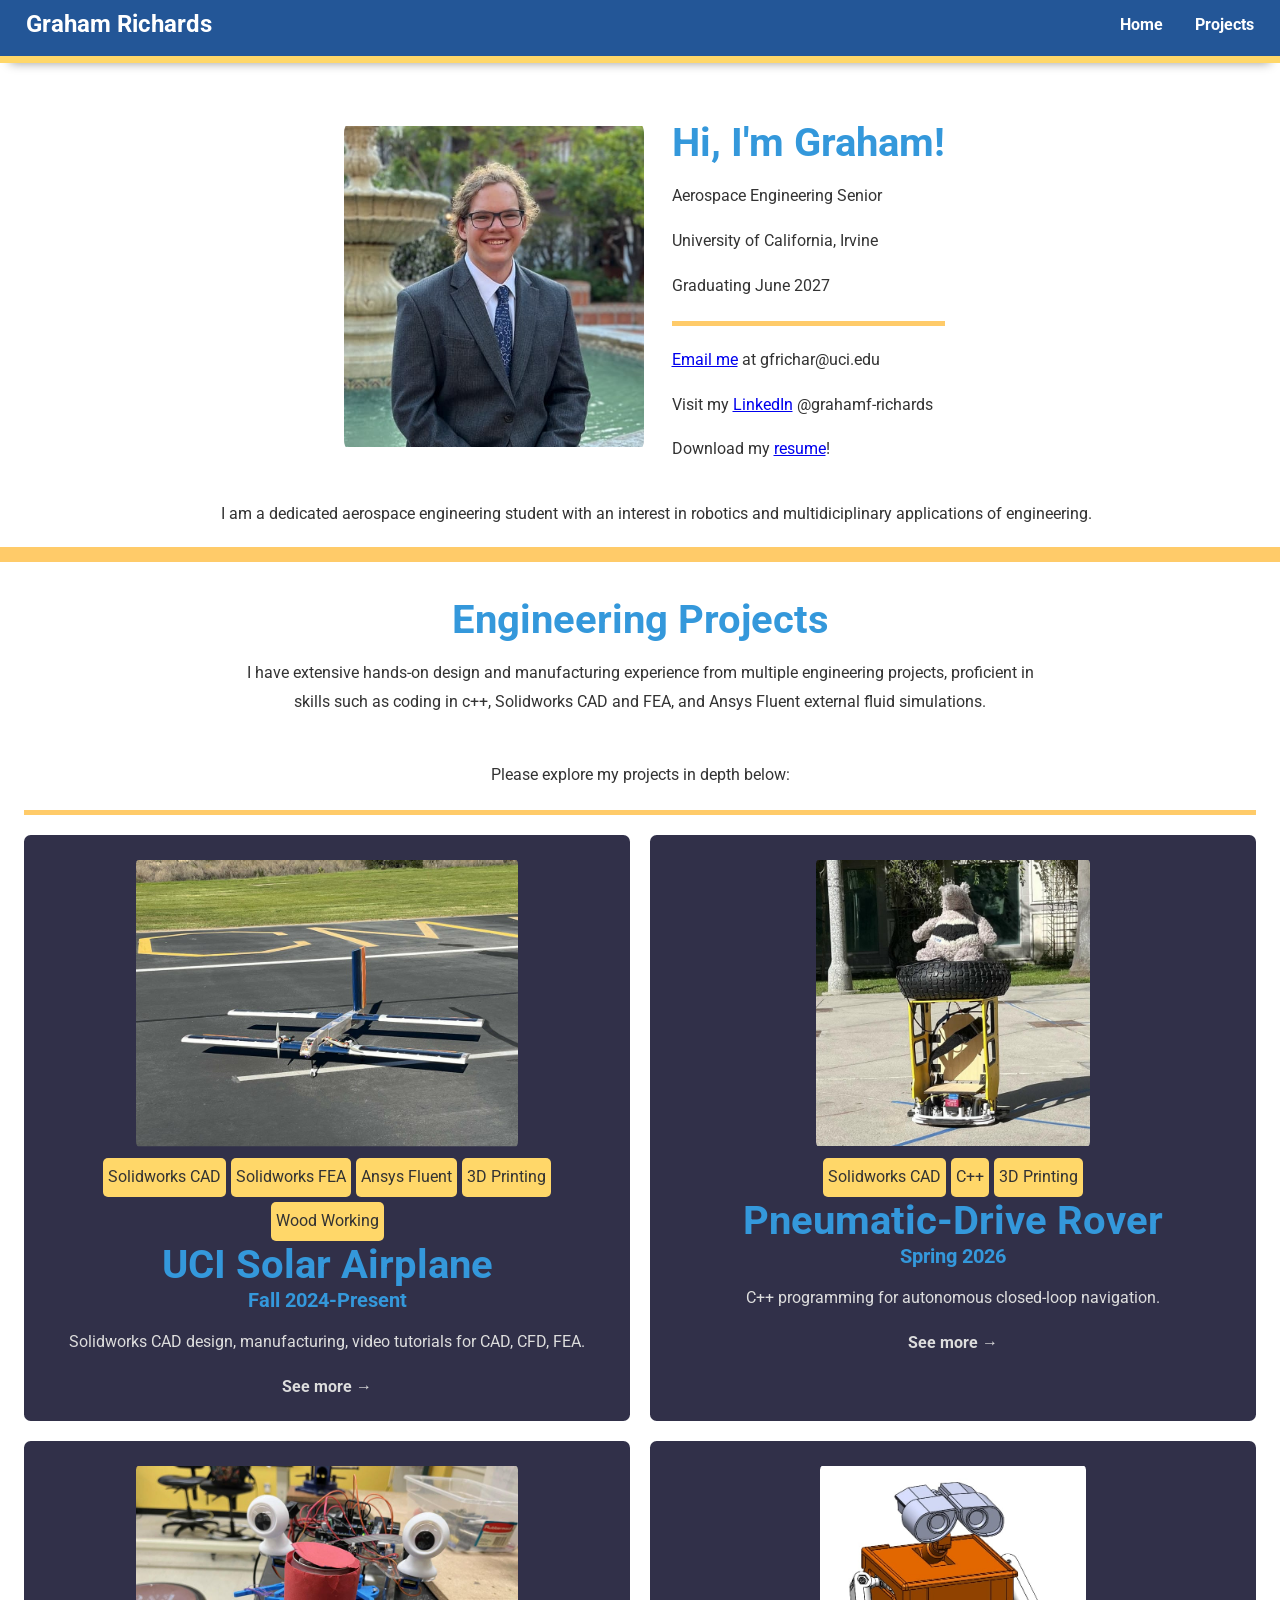
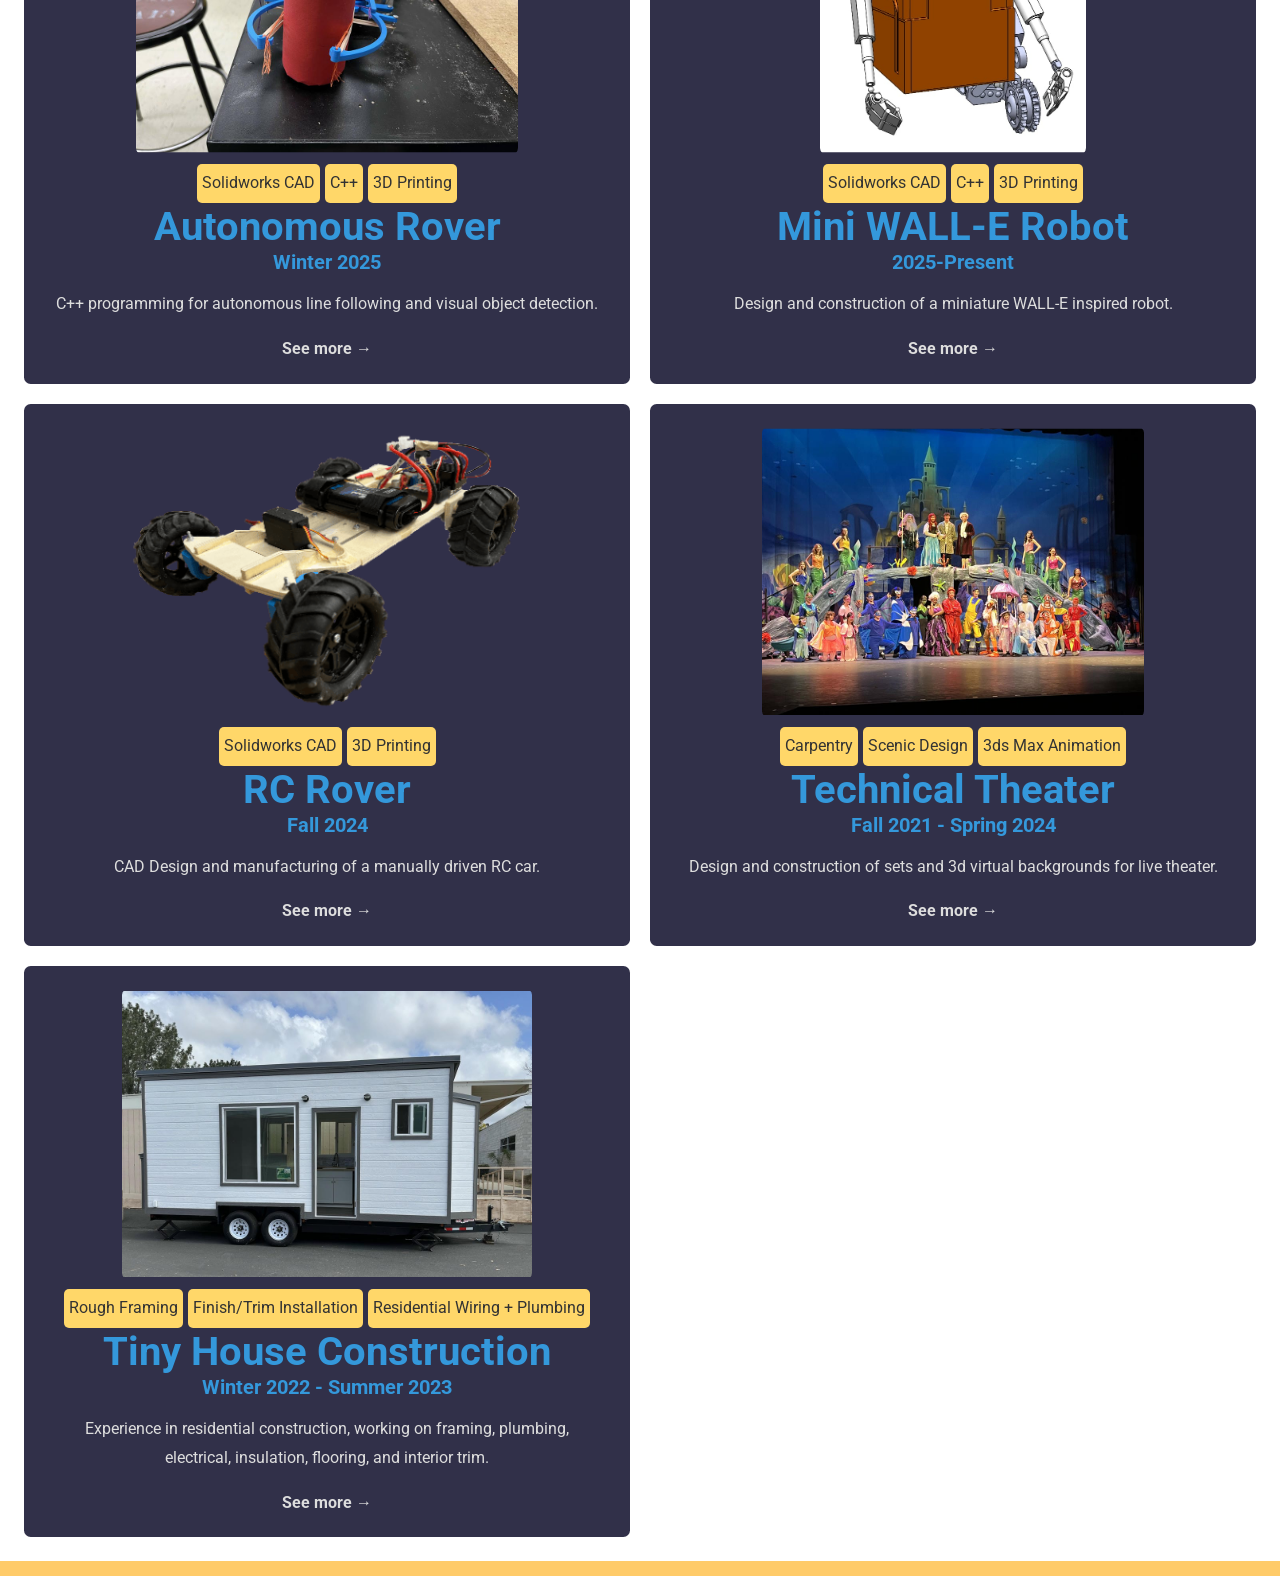
==== commit 29486fc5: "Modified solar airplane description formatting Added graduation date and grade year to home page." ====
--- a/index.html
+++ b/index.html
@@ -51,9 +51,11 @@
             <img width="300" height="auto" src="./resources/headshot.jpg" alt="Graham Richards">
             <div class="text-container">
                 <h1>Hi, I'm Graham!</h1>
-                <p>Aerospace Engineering Student</p>
+                <p>Aerospace Engineering Senior</p>
                 <p>University of California, Irvine</p>
-                <p>Email me at <a href="mailto:gfrichar@uci.edu">gfrichar@uci.edu</a></p>
+                <p>Graduating June 2027</p>
+                <hr>
+                <p><a href="mailto:gfrichar@uci.edu">Email me</a> at gfrichar@uci.edu</p>
                 <p>Visit my <a href="https://www.linkedin.com/in/grahamf-richards/" target="_blank">LinkedIn</a> @grahamf-richards</p>
                 <p>Download my <a href="./resources/Richards - Resume.pdf" target="_blank">resume</a>!</p>
             </div>
@@ -75,7 +77,7 @@
         <div class="grid-container project-grid">
             <button type="button" class="button" onclick="window.location.href='projects/solar-airplane.html'">
                 <img src="./resources/solar-airplane/solar-front-runway-pose.jpg" alt="The front of the solar airplane, sitting on the runway">
-                <div class="skill-grid"">
+                <div class="skill-grid">
                     <p>Solidworks CAD</p>
                     <p>Solidworks FEA</p>
                     <p>Ansys Fluent</p>
@@ -90,7 +92,7 @@
 
             <button type="button" class="button" onclick="window.location.href='projects/mae106.html'">
                 <img src="./resources/mae106/mae106 portrait.jpg" alt="Rover portrait">
-                <div class="skill-grid"">
+                <div class="skill-grid">
                     <p>Solidworks CAD</p>
                     <p>C++</p>
                     <p>3D Printing</p>
@@ -103,7 +105,7 @@
 
             <button type="button" class="button" onclick="window.location.href='projects/engr7b.html'">
                 <img src="./resources/engr7b/engr7b-front-smile.jpg" alt="The front of the rover, grabbing a red can with its claw.">
-                <div class="skill-grid"">
+                <div class="skill-grid">
                     <p>Solidworks CAD</p>
                     <p>C++</p>
                     <p>3D Printing</p>
@@ -116,7 +118,7 @@
 
             <button type="button" class="button" onclick="window.location.href='projects/wall-e.html'">
                 <img src="./resources/walle/walle-cad-body.jpg" alt="Rocket Image">
-                <div class="skill-grid"">
+                <div class="skill-grid">
                     <p>Solidworks CAD</p>
                     <p>C++</p>
                     <p>3D Printing</p>
@@ -129,7 +131,7 @@
 
             <button type="button" class="button" onclick="window.location.href='projects/engr7a.html'">
                 <img src="./resources/engr7a/engr7a-rover-front.png" alt="Front image of the rover">
-                <div class="skill-grid"">
+                <div class="skill-grid">
                     <p>Solidworks CAD</p>
                     <p>3D Printing</p>
                 </div>
@@ -141,7 +143,7 @@
 
             <button type="button" class="button" onclick="window.location.href='projects/theatre.html'">
                 <img src="./resources/mermaid/mermaid-cast-photo.jpg" alt="The Little Mermaid cast posing on set.">
-                <div class="skill-grid"">
+                <div class="skill-grid">
                     <p>Carpentry</p>
                     <p>Scenic Design</p>
                     <p>3ds Max Animation</p>
@@ -154,7 +156,7 @@
 
             <button type="button" class="button" onclick="window.location.href='projects/tiny-house.html'">
                 <img src="./resources/tiny-house/tiny-house-front-complete.jpg" alt="Front image of the rover">
-                <div class="skill-grid"">
+                <div class="skill-grid">
                     <p>Rough Framing</p>
                     <p>Finish/Trim Installation</p>
                     <p>Residential Wiring + Plumbing</p>
--- a/style.css
+++ b/style.css
@@ -42,7 +42,7 @@
     margin-bottom: 1rem;
 }
 
-h1, h2, h3, h4, h5, h6 {
+h1, h2, h3, h4, h5, h6, summary {
     color: var(--headings-color);
     margin-bottom: 10px;
     margin-top: 10px;
@@ -213,7 +213,7 @@
 
 hr {
     border: none;
-    border-top: 3px solid var(--text-color);
+    border-top: 5px solid var(--color-4);
     margin: 20px 0;
 }
 
@@ -288,7 +288,7 @@
     width: 100;
 }
 
-.skill-grid p {
+.skill-grid p, .skill {
     background-color:var(--color-3);
     border-radius: 5px;
     color: var(--text-color);
@@ -345,4 +345,14 @@
     padding: 5px;
     overflow: hidden;
     border-radius: 5px;
-}+}
+
+details {
+    margin-bottom: 20px;
+}
+
+summary {
+    font-size: 1.5em;
+    font-weight: bold;
+    unicode-bidi: isolate;
+}
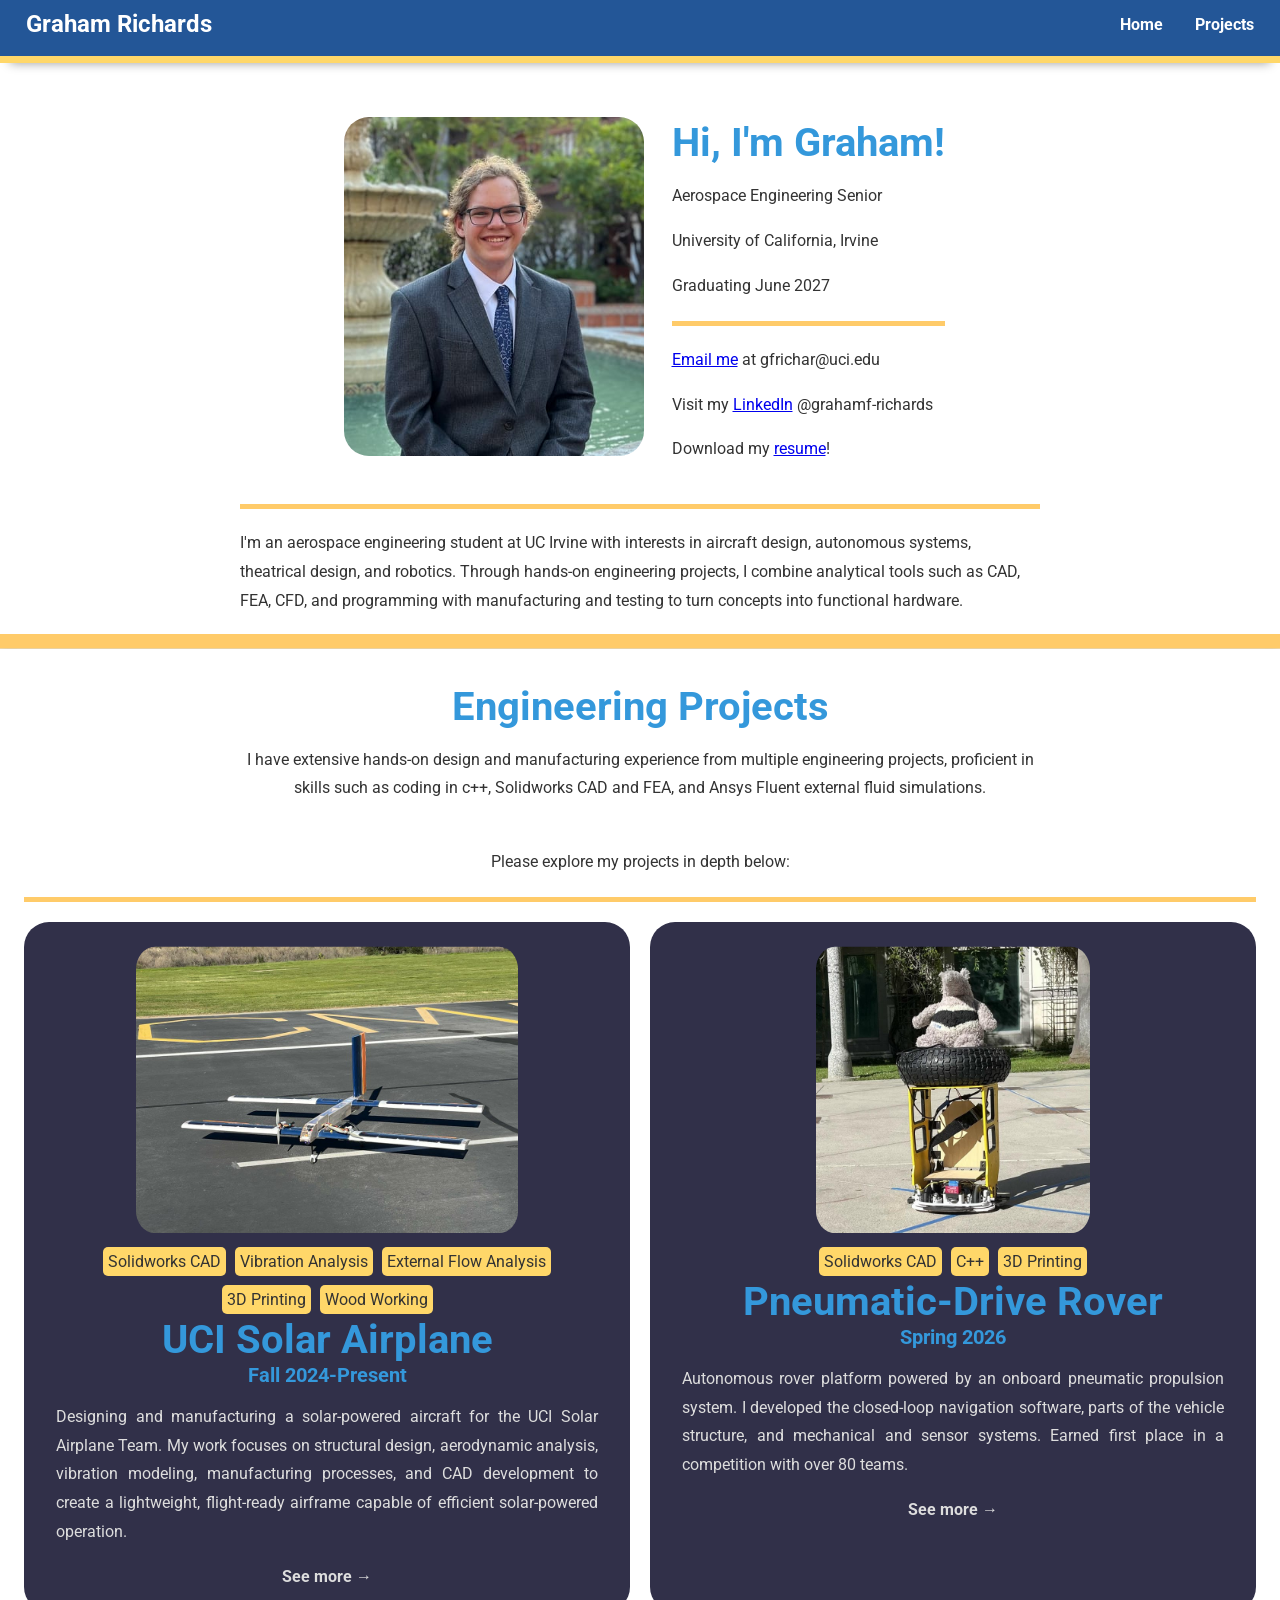
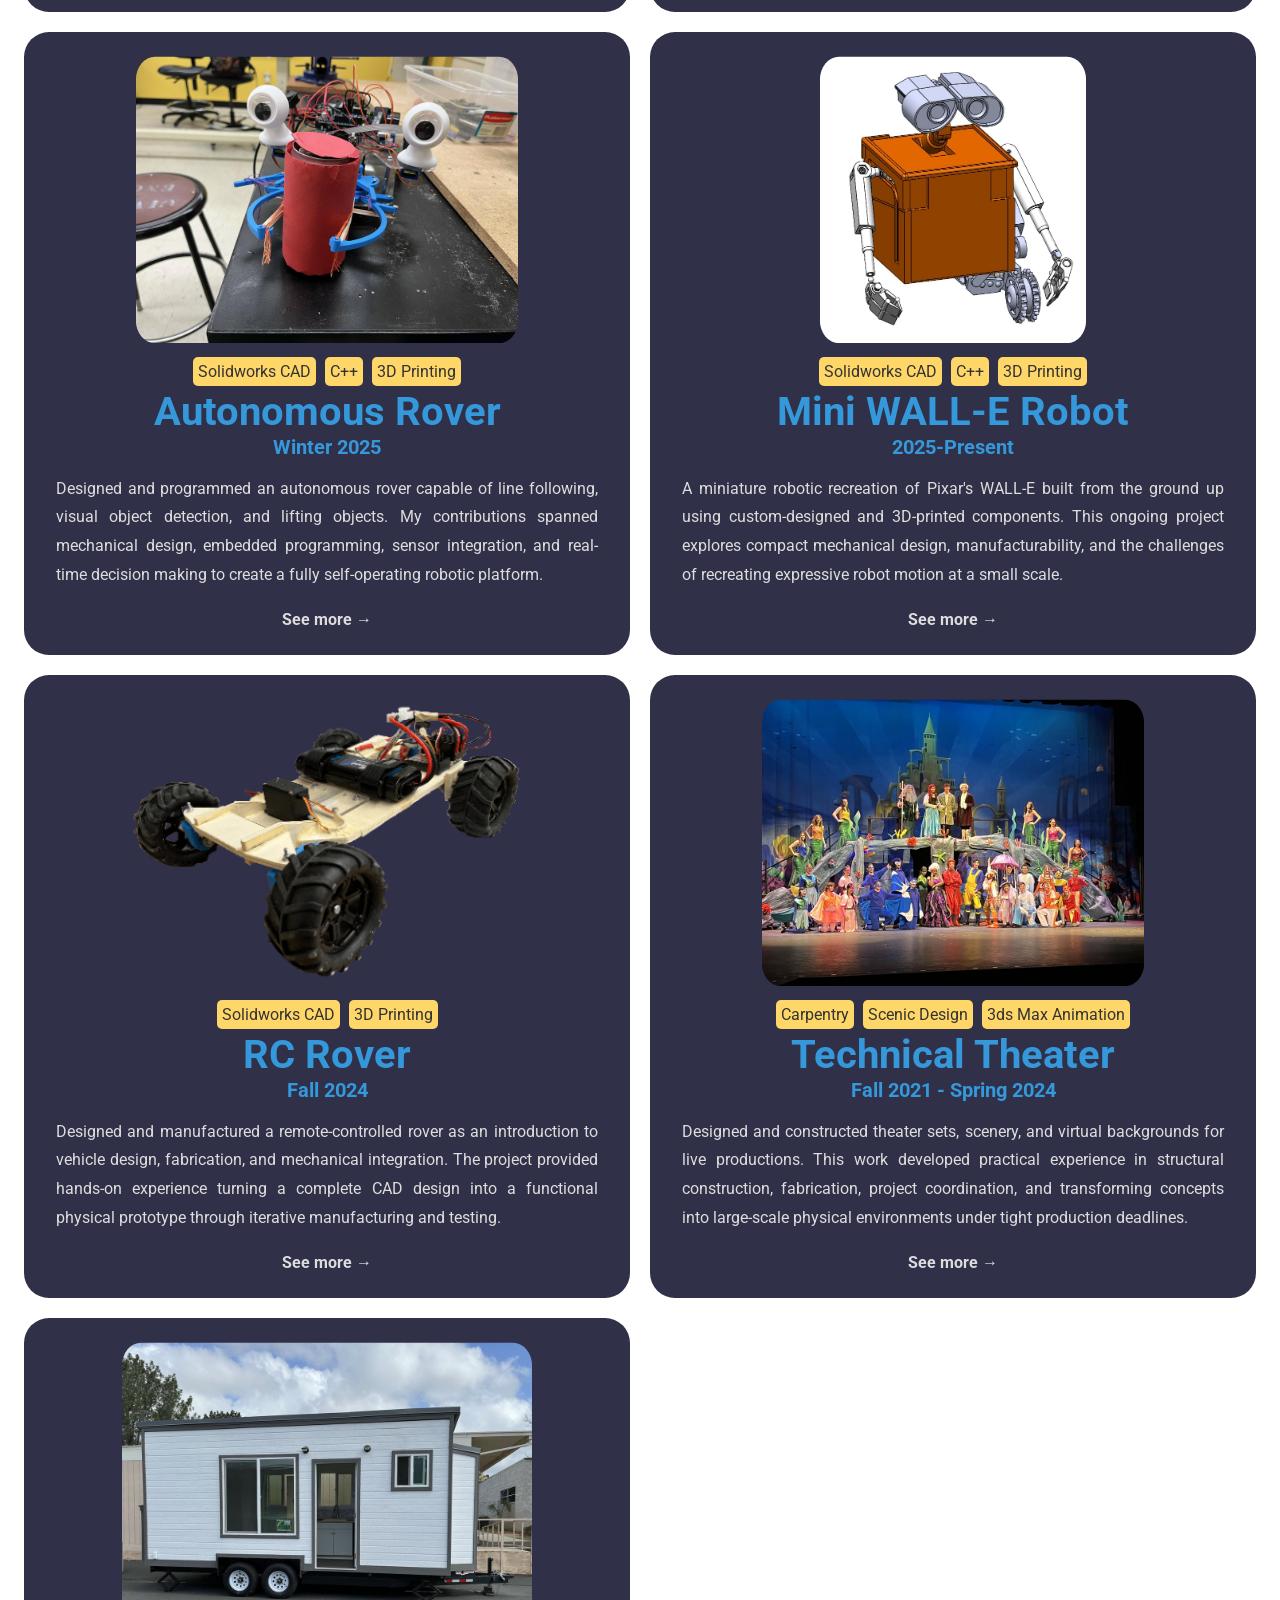
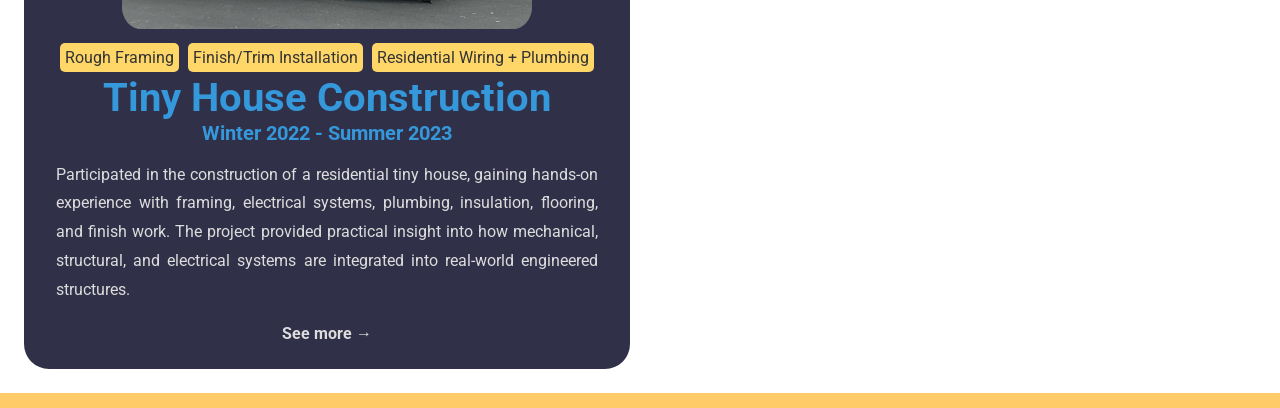
==== commit b929339a: "Moved navbar to its own file, accessed by each page via JS. Changed skills to be part of ul as li.  " ====
--- a/index.html
+++ b/index.html
@@ -31,24 +31,13 @@
         </script>
     <link rel="stylesheet" href="style.css">
 </head>
+
 <body>
-    <!-- <header>
-        <div class="flex-container">
-            <h1 id="title">Graham Richards</h1>
-        </div>
-    </header> -->
-
-    <nav class = "navbar">
-        <ul>
-            <li>Graham Richards</li>
-            <li><a href="index.html">Home</a></li>
-            <li><a href="index.html#projects">Projects</a></li>
-        </ul>
-    </nav>
+    <div id="navbar-container"></div>
 
     <section>
         <div class="flex-container" style="justify-content: center;">
-            <img width="300" height="auto" src="./resources/headshot.jpg" alt="Graham Richards">
+            <img width="300" height="auto" style="border-radius: 25px" src="./resources/headshot.jpg" alt="Graham Richards">
             <div class="text-container">
                 <h1>Hi, I'm Graham!</h1>
                 <p>Aerospace Engineering Senior</p>
@@ -59,8 +48,9 @@
                 <p>Visit my <a href="https://www.linkedin.com/in/grahamf-richards/" target="_blank">LinkedIn</a> @grahamf-richards</p>
                 <p>Download my <a href="./resources/Richards - Resume.pdf" target="_blank">resume</a>!</p>
             </div>
-            <div class="text-container">
-                <p style="text-indent: 2em;">I am a dedicated aerospace engineering student with an interest in robotics and multidiciplinary applications of engineering.</p>
+            <div class="text-container" style="width: min(100%, 800px);">
+                <hr>
+                <p>I'm an aerospace engineering student at UC Irvine with interests in aircraft design, autonomous systems, theatrical design, and robotics. Through hands-on engineering projects, I combine analytical tools such as CAD, FEA, CFD, and programming with manufacturing and testing to turn concepts into functional hardware.</p>
             </div>
         </div>
     </section>
@@ -77,96 +67,98 @@
         <div class="grid-container project-grid">
             <button type="button" class="button" onclick="window.location.href='projects/solar-airplane.html'">
                 <img src="./resources/solar-airplane/solar-front-runway-pose.jpg" alt="The front of the solar airplane, sitting on the runway">
-                <div class="skill-grid">
-                    <p>Solidworks CAD</p>
-                    <p>Solidworks FEA</p>
-                    <p>Ansys Fluent</p>
-                    <p>3D Printing</p>
-                    <p>Wood Working</p>
-                </div>
+                <ul class="skill-grid">
+                    <li>Solidworks CAD</li>
+                    <li>Vibration Analysis</li>
+                    <li>External Flow Analysis</li>
+                    <li>3D Printing</li>
+                    <li>Wood Working</li>
+                </ul>
                 <h1>UCI Solar Airplane</h1>
                 <h2>Fall 2024-Present</h2>
-                <p>Solidworks CAD design, manufacturing, video tutorials for CAD, CFD, FEA.</p>
+                <p class="justified-text">Designing and manufacturing a solar-powered aircraft for the UCI Solar Airplane Team. My work focuses on structural design, aerodynamic analysis, vibration modeling, manufacturing processes, and CAD development to create a lightweight, flight-ready airframe capable of efficient solar-powered operation.</p>
                 <p><strong>See more &rarr;</strong></p>
             </button>
 
             <button type="button" class="button" onclick="window.location.href='projects/mae106.html'">
                 <img src="./resources/mae106/mae106 portrait.jpg" alt="Rover portrait">
-                <div class="skill-grid">
-                    <p>Solidworks CAD</p>
-                    <p>C++</p>
-                    <p>3D Printing</p>
-                </div>
+                <ul class="skill-grid">
+                    <li>Solidworks CAD</li>
+                    <li>C++</li>
+                    <li>3D Printing</li>
+                </ul>
                 <h1>Pneumatic-Drive Rover</h1>
                 <h2>Spring 2026</h2>
-                <p>C++ programming for autonomous closed-loop navigation.</p>
+                <p class="justified-text">Autonomous rover platform powered by an onboard pneumatic propulsion system. I developed the closed-loop navigation software, parts of the vehicle structure, and mechanical and sensor systems. Earned first place in a competition with over 80 teams.</p>
                 <p><strong>See more &rarr;</strong></p>
             </button>
 
             <button type="button" class="button" onclick="window.location.href='projects/engr7b.html'">
                 <img src="./resources/engr7b/engr7b-front-smile.jpg" alt="The front of the rover, grabbing a red can with its claw.">
-                <div class="skill-grid">
-                    <p>Solidworks CAD</p>
-                    <p>C++</p>
-                    <p>3D Printing</p>
-                </div>
+                <ul class="skill-grid">
+                    <li>Solidworks CAD</li>
+                    <li>C++</li>
+                    <li>3D Printing</li>
+                </ul>
                 <h1>Autonomous Rover</h1>
                 <h2>Winter 2025</h2>
-                <p>C++ programming for autonomous line following and visual object detection.</p>
+                <p class="justified-text">Designed and programmed an autonomous rover capable of line following, visual object detection, and lifting objects. My contributions spanned mechanical design, embedded programming, sensor integration, and real-time decision making to create a fully self-operating robotic platform.</p>
                 <p><strong>See more &rarr;</strong></p>
             </button>
 
             <button type="button" class="button" onclick="window.location.href='projects/wall-e.html'">
                 <img src="./resources/walle/walle-cad-body.jpg" alt="Rocket Image">
-                <div class="skill-grid">
-                    <p>Solidworks CAD</p>
-                    <p>C++</p>
-                    <p>3D Printing</p>
-                </div>
+                <ul class="skill-grid">
+                    <li>Solidworks CAD</li>
+                    <li>C++</li>
+                    <li>3D Printing</li>
+                </ul>
                 <h1>Mini WALL-E Robot</h1>
                 <h2>2025-Present</h2>
-                <p> Design and construction of a miniature WALL-E inspired robot.</p>
+                <p class="justified-text">A miniature robotic recreation of Pixar's WALL-E built from the ground up using custom-designed and 3D-printed components. This ongoing project explores compact mechanical design, manufacturability, and the challenges of recreating expressive robot motion at a small scale.</p>
                 <p><strong>See more &rarr;</strong></p>
             </button>
 
             <button type="button" class="button" onclick="window.location.href='projects/engr7a.html'">
                 <img src="./resources/engr7a/engr7a-rover-front.png" alt="Front image of the rover">
-                <div class="skill-grid">
-                    <p>Solidworks CAD</p>
-                    <p>3D Printing</p>
-                </div>
+                <ul class="skill-grid">
+                    <li>Solidworks CAD</li>
+                    <li>3D Printing</li>
+                </ul>
                 <h1>RC Rover</h1>
                 <h2>Fall 2024</h2>
-                <p>CAD Design and manufacturing of a manually driven RC car.</p>
+                <p class="justified-text">Designed and manufactured a remote-controlled rover as an introduction to vehicle design, fabrication, and mechanical integration. The project provided hands-on experience turning a complete CAD design into a functional physical prototype through iterative manufacturing and testing.</p>
                 <p><strong>See more &rarr;</strong></p>
             </button>
 
             <button type="button" class="button" onclick="window.location.href='projects/theatre.html'">
                 <img src="./resources/mermaid/mermaid-cast-photo.jpg" alt="The Little Mermaid cast posing on set.">
-                <div class="skill-grid">
-                    <p>Carpentry</p>
-                    <p>Scenic Design</p>
-                    <p>3ds Max Animation</p>
-                </div>
+                <ul class="skill-grid">
+                    <li>Carpentry</li>
+                    <li>Scenic Design</li>
+                    <li>3ds Max Animation</li>
+                </ul>
                 <h1>Technical Theater</h1>
                 <h2>Fall 2021 - Spring 2024</h2>
-                <p>Design and construction of sets and 3d virtual backgrounds for live theater.</p>
+                <p class="justified-text">Designed and constructed theater sets, scenery, and virtual backgrounds for live productions. This work developed practical experience in structural construction, fabrication, project coordination, and transforming concepts into large-scale physical environments under tight production deadlines.</p>
                 <p><strong>See more &rarr;</strong></p>
             </button>
 
             <button type="button" class="button" onclick="window.location.href='projects/tiny-house.html'">
                 <img src="./resources/tiny-house/tiny-house-front-complete.jpg" alt="Front image of the rover">
-                <div class="skill-grid">
-                    <p>Rough Framing</p>
-                    <p>Finish/Trim Installation</p>
-                    <p>Residential Wiring + Plumbing</p>
-                </div>
+                <ul class="skill-grid">
+                    <li>Rough Framing</li>
+                    <li>Finish/Trim Installation</li>
+                    <li>Residential Wiring + Plumbing</li>
+                </ul>
                 <h1>Tiny House Construction</h1>
                 <h2>Winter 2022 - Summer 2023</h2>
-                <p>Experience in residential construction, working on framing, plumbing, electrical, insulation, flooring, and interior trim.</p>
+                <p class="justified-text">Participated in the construction of a residential tiny house, gaining hands-on experience with framing, electrical systems, plumbing, insulation, flooring, and finish work. The project provided practical insight into how mechanical, structural, and electrical systems are integrated into real-world engineered structures.</p>
                 <p><strong>See more &rarr;</strong></p>
             </button>
         </div>
     </section>
+
+    <script src="/components/navbar.js"></script>
 </body>
 </html>
--- a/style.css
+++ b/style.css
@@ -158,8 +158,8 @@
 img {
     max-width: 100%;
     height: auto;
-    border-radius: 1em;
-    object-fit: contain;
+    border-radius: 30px;
+    object-fit: cover;
     margin: 8px;
 }
 
@@ -238,12 +238,16 @@
     background-color: var(--color-1);
     border: none;
     padding: 10px 2rem 20px;
-    border-radius: 0.5em;
+    border-radius: 25px;
     cursor: pointer;
     color: var(--text-color-2);
     min-width: 0;
 
     height: 100%;
+}
+
+.justified-text {
+    text-align: justify;
 }
 
 .project-grid h1 {
@@ -288,12 +292,14 @@
     width: 100;
 }
 
-.skill-grid p, .skill {
+.skill-grid li, .skill {
     background-color:var(--color-3);
     border-radius: 5px;
     color: var(--text-color);
     padding: 5px;
-    margin-top: 0px;
+    margin: 2px;
+
+    list-style-type:none;
 }
 
 .skill-grid {
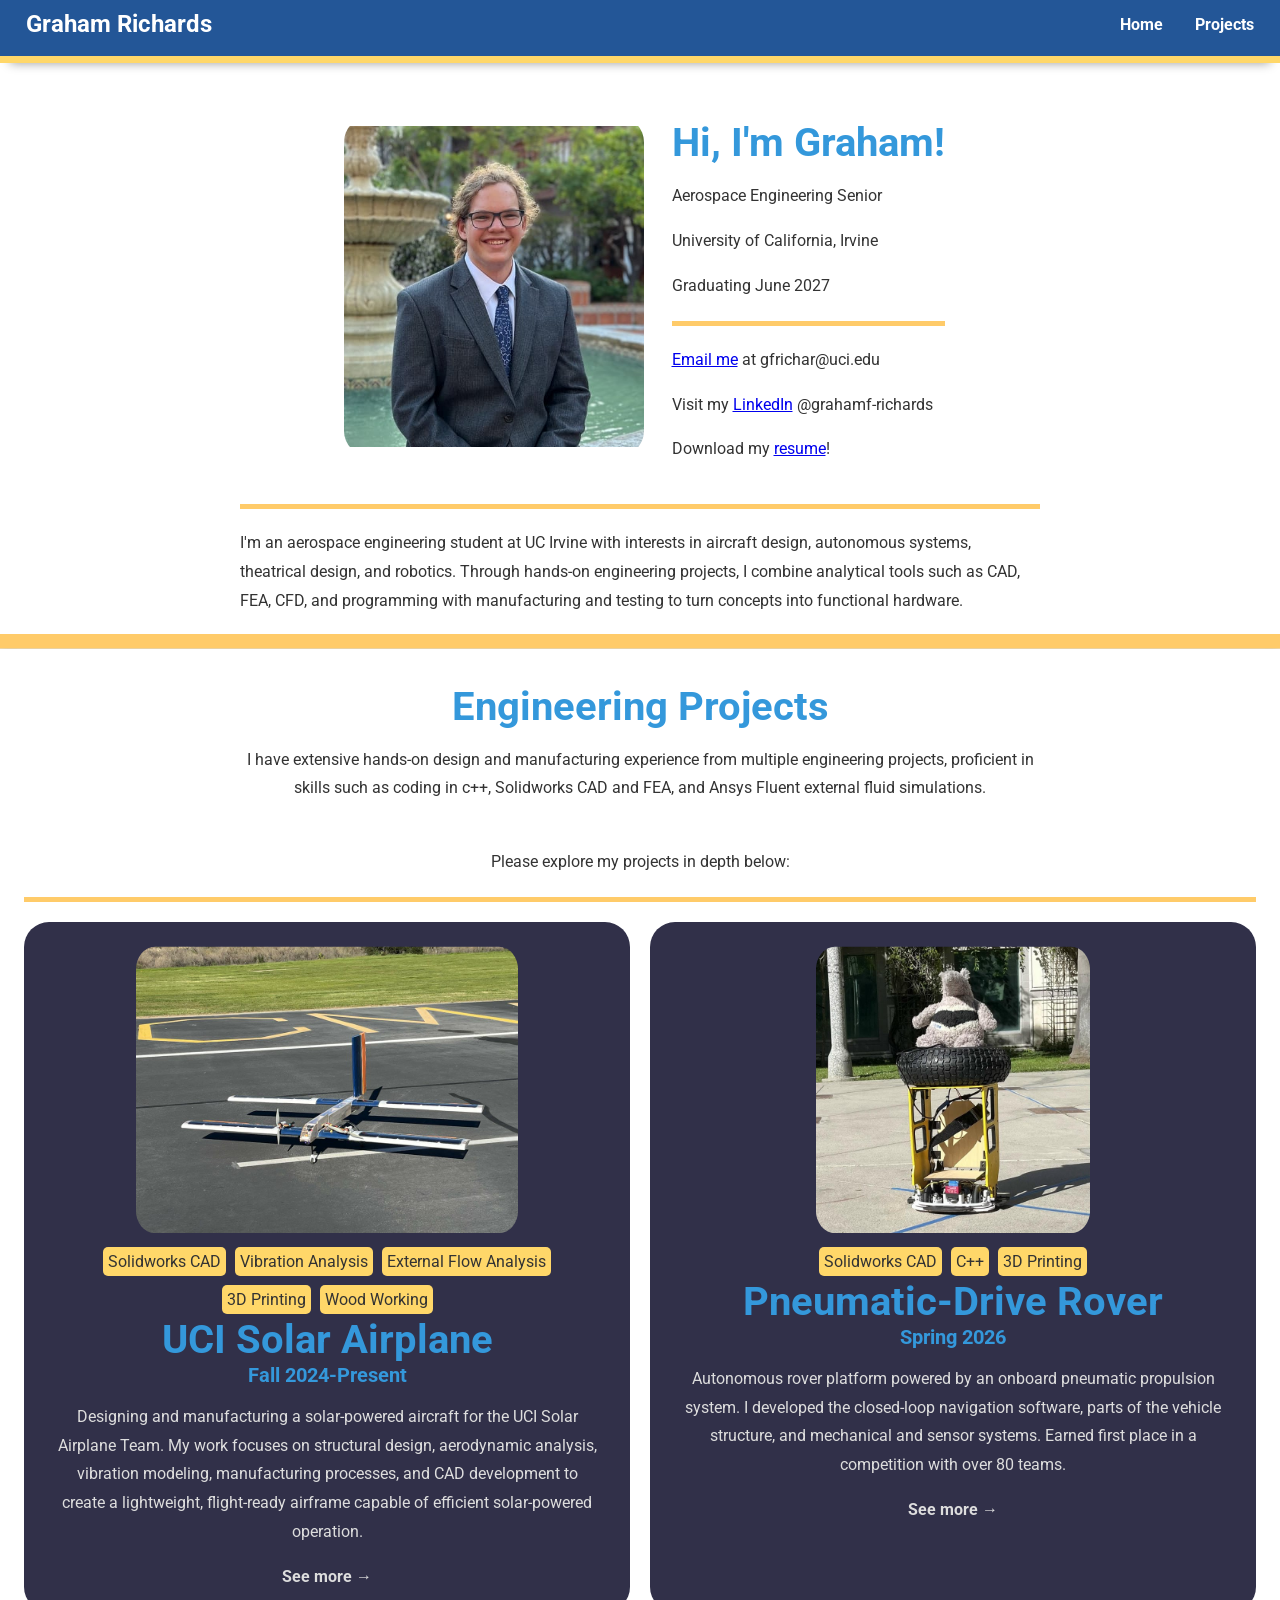
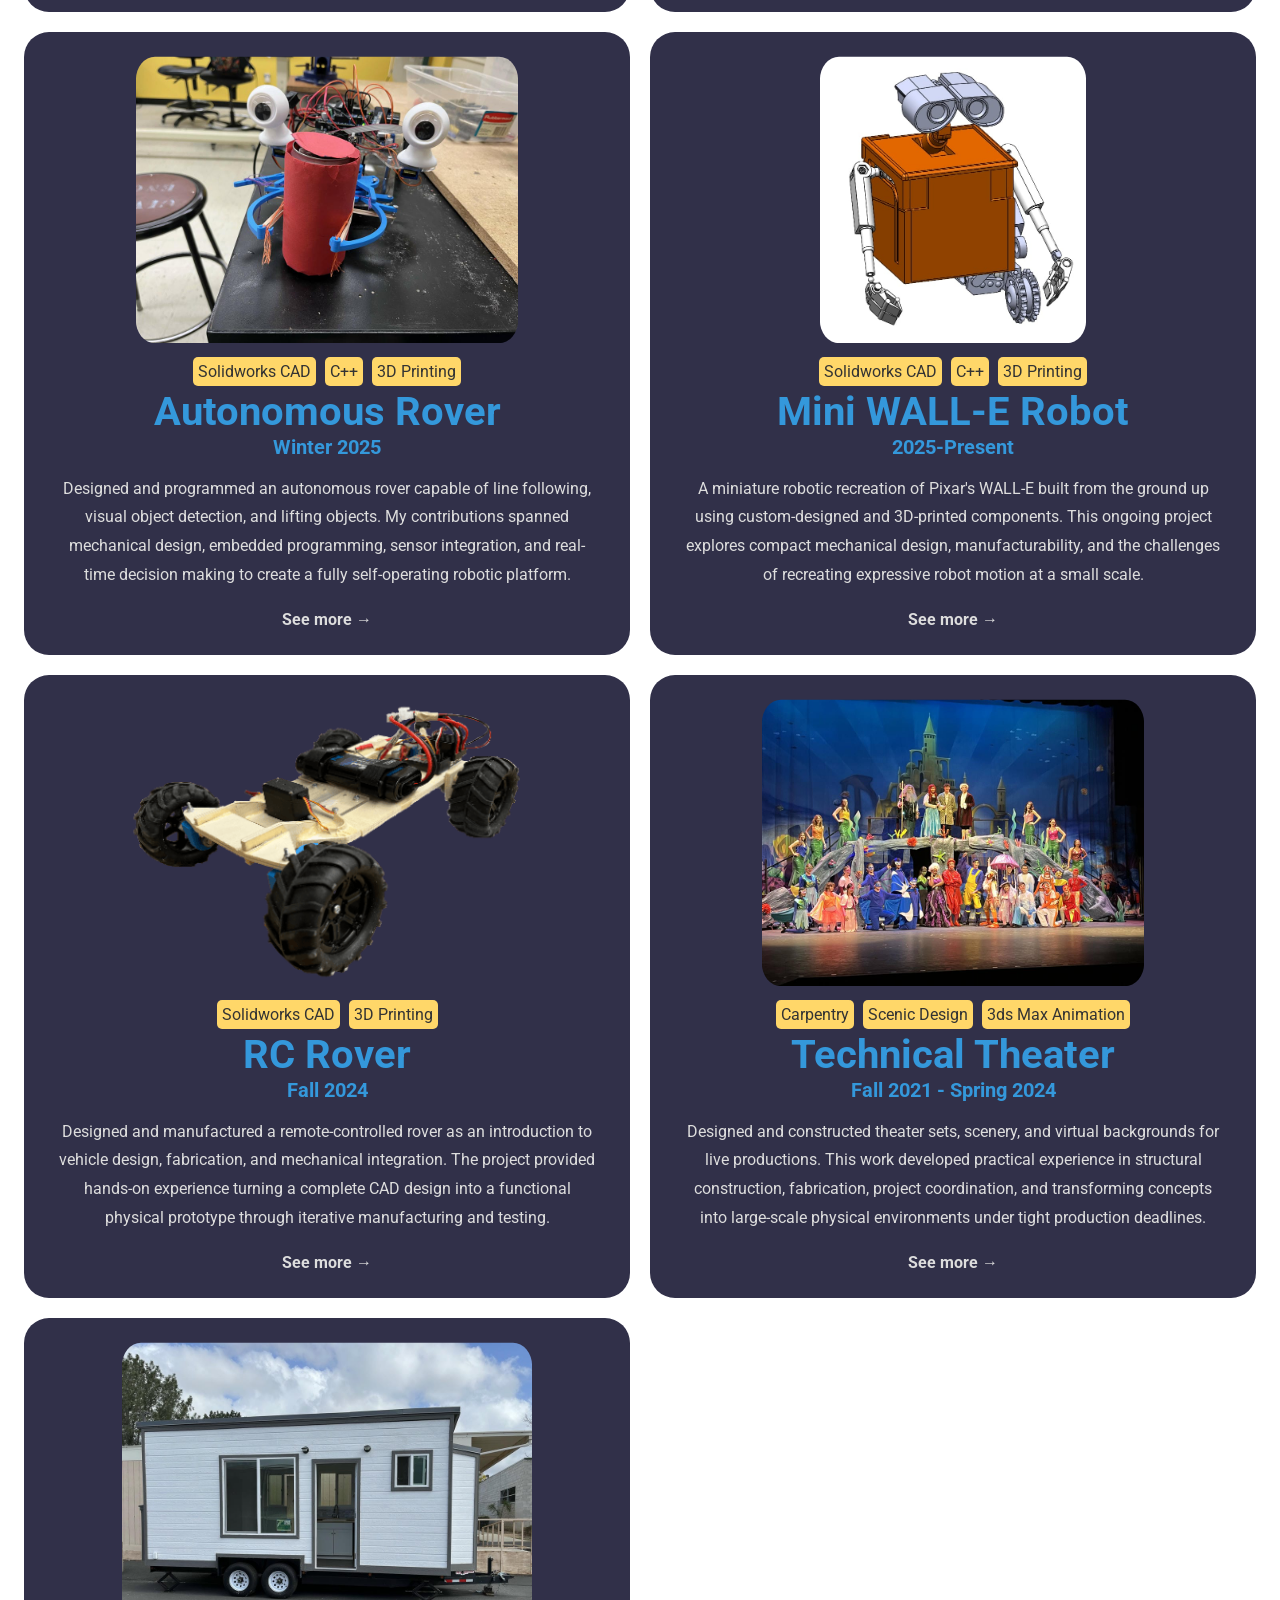
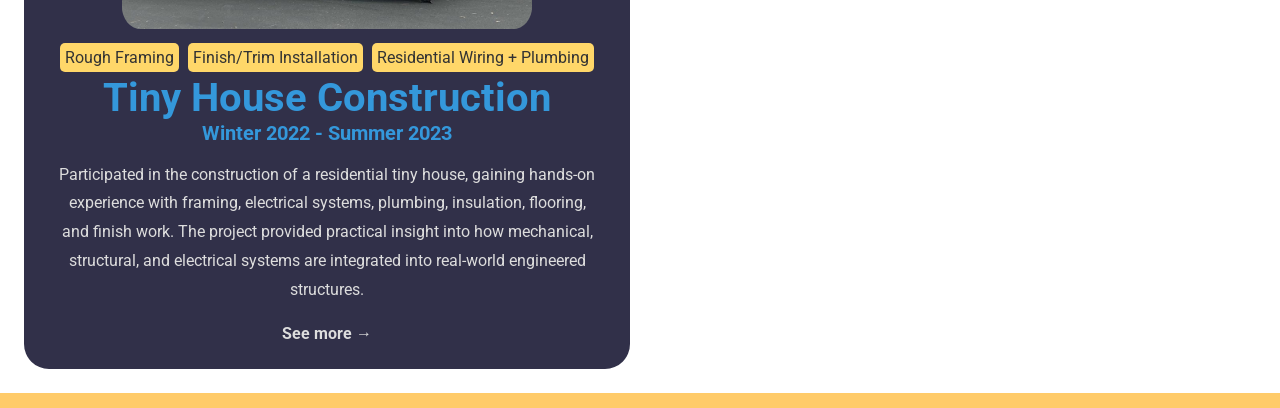
==== commit 024a6b95: "Center aligned text in the buttons on home page. Added 7b page content" ====
--- a/index.html
+++ b/index.html
@@ -76,7 +76,7 @@
                 </ul>
                 <h1>UCI Solar Airplane</h1>
                 <h2>Fall 2024-Present</h2>
-                <p class="justified-text">Designing and manufacturing a solar-powered aircraft for the UCI Solar Airplane Team. My work focuses on structural design, aerodynamic analysis, vibration modeling, manufacturing processes, and CAD development to create a lightweight, flight-ready airframe capable of efficient solar-powered operation.</p>
+                <p>Designing and manufacturing a solar-powered aircraft for the UCI Solar Airplane Team. My work focuses on structural design, aerodynamic analysis, vibration modeling, manufacturing processes, and CAD development to create a lightweight, flight-ready airframe capable of efficient solar-powered operation.</p>
                 <p><strong>See more &rarr;</strong></p>
             </button>
 
@@ -89,7 +89,7 @@
                 </ul>
                 <h1>Pneumatic-Drive Rover</h1>
                 <h2>Spring 2026</h2>
-                <p class="justified-text">Autonomous rover platform powered by an onboard pneumatic propulsion system. I developed the closed-loop navigation software, parts of the vehicle structure, and mechanical and sensor systems. Earned first place in a competition with over 80 teams.</p>
+                <p>Autonomous rover platform powered by an onboard pneumatic propulsion system. I developed the closed-loop navigation software, parts of the vehicle structure, and mechanical and sensor systems. Earned first place in a competition with over 80 teams.</p>
                 <p><strong>See more &rarr;</strong></p>
             </button>
 
@@ -102,7 +102,7 @@
                 </ul>
                 <h1>Autonomous Rover</h1>
                 <h2>Winter 2025</h2>
-                <p class="justified-text">Designed and programmed an autonomous rover capable of line following, visual object detection, and lifting objects. My contributions spanned mechanical design, embedded programming, sensor integration, and real-time decision making to create a fully self-operating robotic platform.</p>
+                <p>Designed and programmed an autonomous rover capable of line following, visual object detection, and lifting objects. My contributions spanned mechanical design, embedded programming, sensor integration, and real-time decision making to create a fully self-operating robotic platform.</p>
                 <p><strong>See more &rarr;</strong></p>
             </button>
 
@@ -115,7 +115,7 @@
                 </ul>
                 <h1>Mini WALL-E Robot</h1>
                 <h2>2025-Present</h2>
-                <p class="justified-text">A miniature robotic recreation of Pixar's WALL-E built from the ground up using custom-designed and 3D-printed components. This ongoing project explores compact mechanical design, manufacturability, and the challenges of recreating expressive robot motion at a small scale.</p>
+                <p>A miniature robotic recreation of Pixar's WALL-E built from the ground up using custom-designed and 3D-printed components. This ongoing project explores compact mechanical design, manufacturability, and the challenges of recreating expressive robot motion at a small scale.</p>
                 <p><strong>See more &rarr;</strong></p>
             </button>
 
@@ -127,7 +127,7 @@
                 </ul>
                 <h1>RC Rover</h1>
                 <h2>Fall 2024</h2>
-                <p class="justified-text">Designed and manufactured a remote-controlled rover as an introduction to vehicle design, fabrication, and mechanical integration. The project provided hands-on experience turning a complete CAD design into a functional physical prototype through iterative manufacturing and testing.</p>
+                <p>Designed and manufactured a remote-controlled rover as an introduction to vehicle design, fabrication, and mechanical integration. The project provided hands-on experience turning a complete CAD design into a functional physical prototype through iterative manufacturing and testing.</p>
                 <p><strong>See more &rarr;</strong></p>
             </button>
 
@@ -140,7 +140,7 @@
                 </ul>
                 <h1>Technical Theater</h1>
                 <h2>Fall 2021 - Spring 2024</h2>
-                <p class="justified-text">Designed and constructed theater sets, scenery, and virtual backgrounds for live productions. This work developed practical experience in structural construction, fabrication, project coordination, and transforming concepts into large-scale physical environments under tight production deadlines.</p>
+                <p>Designed and constructed theater sets, scenery, and virtual backgrounds for live productions. This work developed practical experience in structural construction, fabrication, project coordination, and transforming concepts into large-scale physical environments under tight production deadlines.</p>
                 <p><strong>See more &rarr;</strong></p>
             </button>
 
@@ -153,7 +153,7 @@
                 </ul>
                 <h1>Tiny House Construction</h1>
                 <h2>Winter 2022 - Summer 2023</h2>
-                <p class="justified-text">Participated in the construction of a residential tiny house, gaining hands-on experience with framing, electrical systems, plumbing, insulation, flooring, and finish work. The project provided practical insight into how mechanical, structural, and electrical systems are integrated into real-world engineered structures.</p>
+                <p>Participated in the construction of a residential tiny house, gaining hands-on experience with framing, electrical systems, plumbing, insulation, flooring, and finish work. The project provided practical insight into how mechanical, structural, and electrical systems are integrated into real-world engineered structures.</p>
                 <p><strong>See more &rarr;</strong></p>
             </button>
         </div>
--- a/style.css
+++ b/style.css
@@ -37,17 +37,23 @@
     width: 100%;
 }
 
-h1 {
-    font-size: 2.5rem;
-    margin-bottom: 1rem;
-}
-
 h1, h2, h3, h4, h5, h6, summary {
     color: var(--headings-color);
     margin-bottom: 10px;
     margin-top: 10px;
 }
 
+h1 {
+    font-size: 2.5rem;
+    margin-bottom: 1rem;
+}
+
+
+
+h3 {
+    font-size: 1.3rem;
+}
+
 p {
     margin-top: 1rem;
     font-size: 1rem;
@@ -63,14 +69,6 @@
     margin-bottom: 1em;
     font-size: 1rem;
 }
-
-/* header {
-    background-color: var(--panel-color);
-    padding:0;
-    overflow:hidden;
-    margin:0;
-    top:0;
-} */
 
 nav {
     background-color: var(--panel-color);
@@ -117,7 +115,7 @@
 
 nav li:first-child {
     margin-right: auto;
-    font-size: x-large;
+    font-size: 1.5rem;
 }
 
 nav ul a {
@@ -137,6 +135,7 @@
     margin-right: auto;
     padding: 10px min(5rem, 5%);
     width: 100%;
+    min-width: 350px;
 
     background-color: var(--panel-color-2);
     scroll-margin-top: 50px;
@@ -157,10 +156,41 @@
 
 img {
     max-width: 100%;
+    max-height: fit-content;
     height: auto;
     border-radius: 30px;
-    object-fit: cover;
+    object-fit: scale-down;
     margin: 8px;
+}
+
+.inline-container {
+    display: inline-flex;
+    float: left;
+    flex-flow: row wrap;
+    justify-content: center;
+
+    max-width: calc(100% - 20rem);
+    min-width: min(50%, 200px);
+}
+
+figure {
+    display: table;
+    text-align: center;
+
+    /* max-height: 100%; */
+    width: fit-content;
+    /* max-width: 100%; */
+    /* margin-right:auto;
+    margin-left:auto; */
+}
+
+figcaption {
+    display: table-caption;
+    caption-side: bottom;
+    text-align: center;
+    color: var(--text-color);
+    font-size: 0.9rem;
+    max-width: 100%;
 }
 
 video {
@@ -215,6 +245,14 @@
     border: none;
     border-top: 5px solid var(--color-4);
     margin: 20px 0;
+}
+
+hr.thin {
+    border-top-width: 2px;
+}
+
+hr.dark {
+    border-color: var(--text-color);
 }
 
 section#projects {
@@ -271,11 +309,33 @@
     transform: scale(0.90);
 }
 
+
 .inline-image {
     float: left;
+    clear: both;
     margin-right: 20px;
+    margin-left: 20px;
     margin-bottom: 15px;
     object-fit: contain;
+    flex-direction: row;
+    justify-content: center;
+    align-items: center;
+
+    /* width: fit-content; */
+    max-width: calc(100% - 20rem);
+    min-width: min(50%, 200px);
+}
+
+/* On mobile, use the full screen width for the image */
+@media (max-width: 768px) {
+    .inline-image {
+        width: 100%;
+        max-width: 100%;
+        position: relative;
+        float: none;
+        margin-left: auto;
+        margin-right: auto;
+    }
 }
 
 .project-1 .flex-container {
@@ -321,6 +381,13 @@
     flex-direction: column;
 }
 
+.flex-row {
+    display: flex;
+    gap: 20px;
+    justify-content: center;
+    flex-flow: row wrap;
+}
+
 .combined-box {
     flex-flow: row wrap;
     display:flex;
@@ -330,6 +397,23 @@
         flex: 1;
         min-width: min(300px, 100%);
     }
+
+    & h1, h2, h3, h4, h5, h6 {
+        text-align: left;
+        flex-basis: 100%;
+    }
+
+    & p {
+        text-align: left;
+    }
+
+    & > h1, > h2, > h3, > h4, > h5, > h6 {
+        margin-bottom: -20px;
+    }
+}
+
+.block-box {
+    display: grid;
 }
 
 
@@ -358,7 +442,29 @@
 }
 
 summary {
-    font-size: 1.5em;
+    font-size: 1.5rem;
     font-weight: bold;
     unicode-bidi: isolate;
 }
+
+.full-width {
+    width: 100%;
+}
+
+.break {
+    flex-basis: 100%;
+}
+
+.flex-reverse {
+    flex-direction: row-reverse;
+}
+
+.flex-v-center {
+    align-items: center;
+}
+
+.float-right {
+    float: right;
+}
+
+
